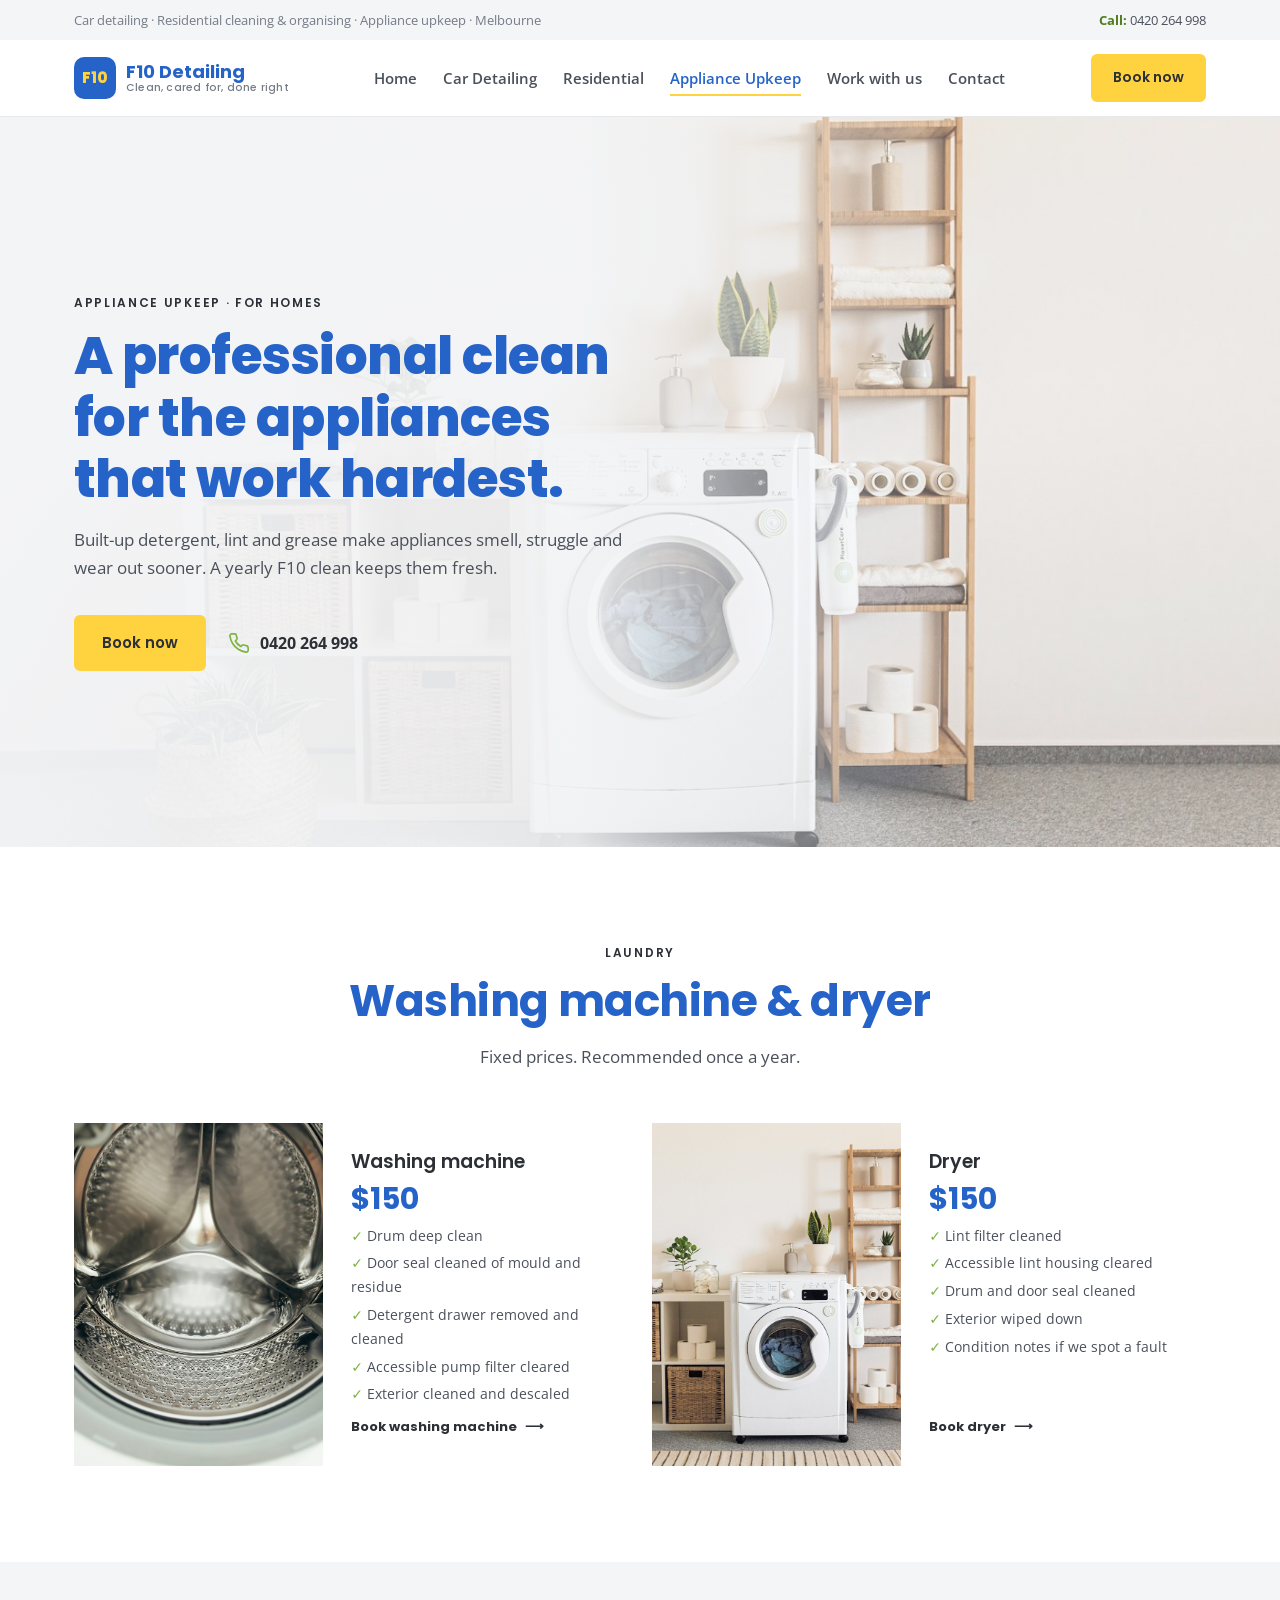
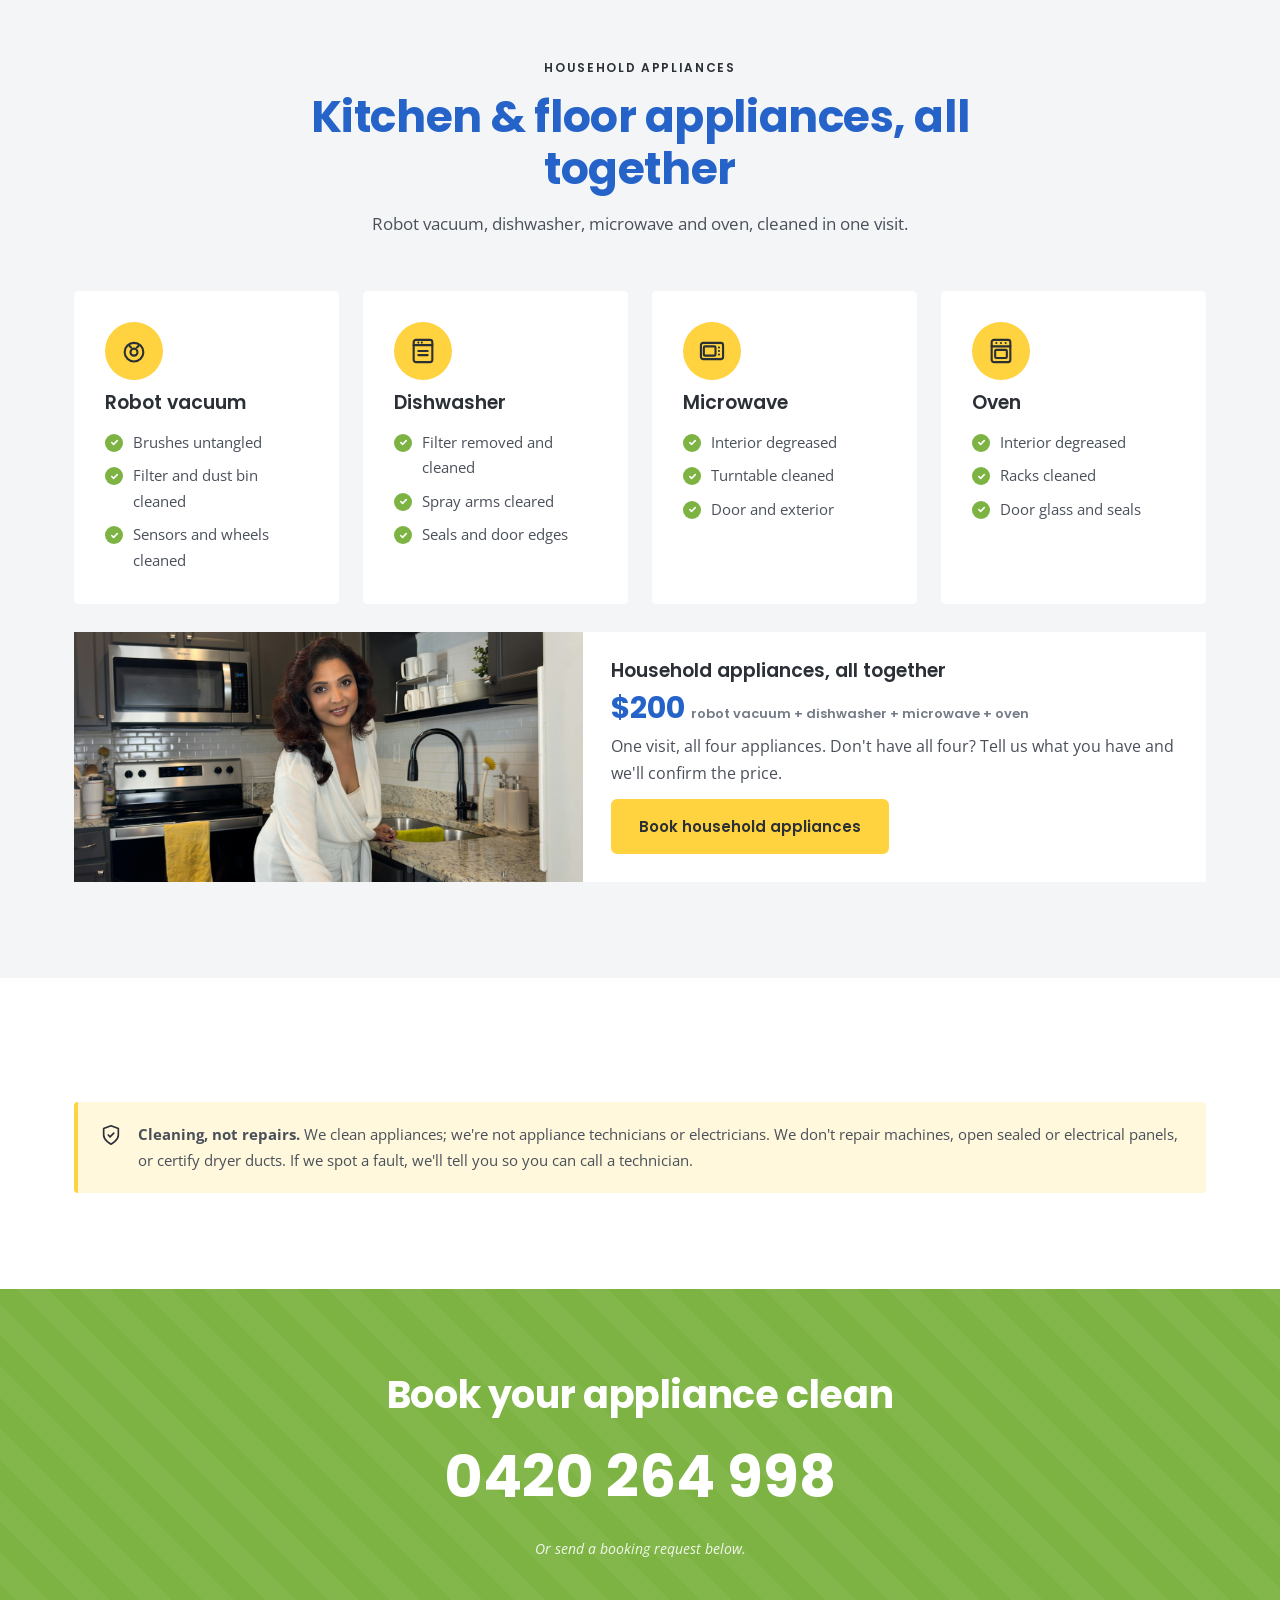
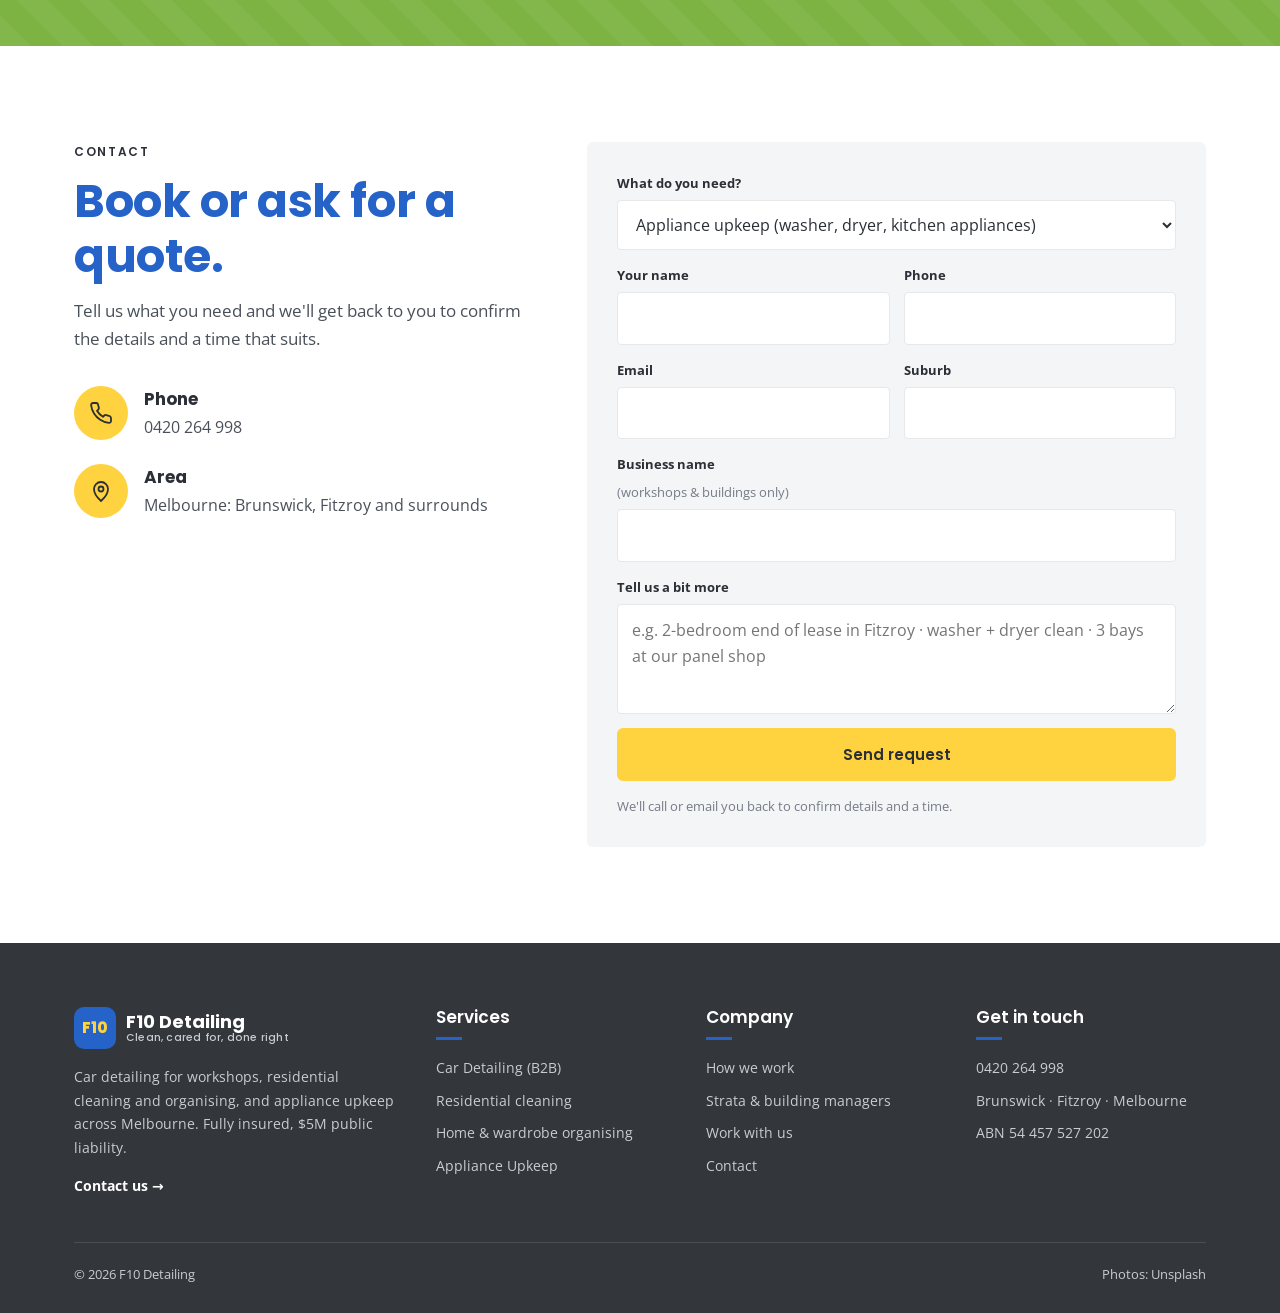
==== appliance-upkeep.html @ 57d79708 "Redesign around 3 services: Car Detailing (B2B), Residential, Appliance Upkeep Bright cleaning-compa" ====
<!DOCTYPE html>
<html lang="en-AU">
<head>
<meta charset="UTF-8">
<meta name="viewport" content="width=device-width, initial-scale=1">
<title>Appliance Upkeep | Washing machine, dryer, dishwasher, oven & robot vacuum cleaning | F10 Detailing</title>
<meta name="description" content="Professional appliance cleaning in Melbourne: washing machine $150, dryer $150, or robot vacuum, dishwasher, microwave and oven together for $200.">
<link rel="canonical" href="https://f10-detailing.com.au/appliance-upkeep.html">
<meta property="og:type" content="website">
<meta property="og:title" content="Appliance Upkeep | Washing machine, dryer, dishwasher, oven & robot vacuum cleaning | F10 Detailing">
<meta property="og:description" content="Professional appliance cleaning in Melbourne: washing machine $150, dryer $150, or robot vacuum, dishwasher, microwave and oven together for $200.">
<meta property="og:url" content="https://f10-detailing.com.au/appliance-upkeep.html">
<meta property="og:image" content="https://f10-detailing.com.au/img/hero-mop.jpg">
<meta name="theme-color" content="#2563c9">
<link rel="icon" href="favicon.svg" type="image/svg+xml">
<link rel="preconnect" href="https://fonts.googleapis.com">
<link rel="preconnect" href="https://fonts.gstatic.com" crossorigin>
<link href="https://fonts.googleapis.com/css2?family=Poppins:wght@500;600;700;800&family=Open+Sans:wght@400;600;700&display=swap" rel="stylesheet">
<link rel="stylesheet" href="style.css">
</head>
<body>
<a class="skip" href="#main">Skip to content</a>
<div class="topbar"><div class="wrap">
  <span>Car detailing · Residential cleaning &amp; organising · Appliance upkeep<span class="hide-sm"> · Melbourne</span></span>
  <a href="tel:+61420264998"><b>Call:</b> 0420 264 998</a>
</div></div>
<header class="site"><div class="wrap">
  <nav class="nav" aria-label="Main">
    <a class="brand" href="index.html" aria-label="F10 Detailing home"><span class="mark">F10</span><span class="brand-txt">F10 Detailing<small>Clean, cared for, done right</small></span></a>
    <ul>
      <li><a href="index.html">Home</a></li>
      <li><a href="car-detailing.html">Car Detailing</a></li>
      <li><a href="residential.html">Residential</a></li>
      <li><a href="appliance-upkeep.html" aria-current="page">Appliance Upkeep</a></li>
      <li><a href="work-with-us.html">Work with us</a></li>
      <li><a href="contact.html">Contact</a></li>
    </ul>
    <div class="nav-actions">
      <a class="btn" href="contact.html">Book now</a>
      <button class="nav-toggle" type="button" aria-label="Menu" aria-expanded="false"><svg viewBox="0 0 24 24" fill="none" stroke="currentColor" stroke-width="1.8" stroke-linecap="round" stroke-linejoin="round" aria-hidden="true"><path d="M4 7h16M4 12h16M4 17h16"/></svg></button>
    </div>
  </nav>
</div></header>
<main id="main">
<section class="page-hero" style="background-image:url('img/laundry-room.jpg');background-position:right center">
  <div class="wrap">
    <div class="copy">
      <div class="eyebrow">Appliance upkeep · for homes</div>
      <h1>A professional clean for the appliances that work hardest.</h1>
      <p class="lead">Built-up detergent, lint and grease make appliances smell, struggle and wear out sooner. A yearly F10 clean keeps them fresh.</p>
      <div class="hero-cta">
        <a class="btn" href="#quote">Book now</a>
        <a class="call-link" href="tel:+61420264998"><svg viewBox="0 0 24 24" fill="none" stroke="currentColor" stroke-width="1.8" stroke-linecap="round" stroke-linejoin="round" aria-hidden="true"><path d="M22 16.9v3a2 2 0 0 1-2.2 2 19.8 19.8 0 0 1-8.6-3.1 19.5 19.5 0 0 1-6-6A19.8 19.8 0 0 1 2.1 4.2 2 2 0 0 1 4.1 2h3a2 2 0 0 1 2 1.7c.1.9.4 1.8.7 2.7a2 2 0 0 1-.5 2.1L8 9.8a16 16 0 0 0 6 6l1.3-1.3a2 2 0 0 1 2.1-.4c.9.3 1.8.6 2.7.7a2 2 0 0 1 1.7 2z"/></svg>0420 264 998</a>
      </div>
    </div>
  </div>
</section>

<section id="laundry">
  <div class="wrap">
    <div class="sec-head center">
      <div class="kicker">Laundry</div>
      <h2>Washing machine &amp; dryer</h2>
      <p>Fixed prices. Recommended once a year.</p>
    </div>
    <div class="offers">
      <article class="offer">
        <div class="ph" style="background-image:url('img/washer-drum.jpg')" role="img" aria-label="Inside of a clean washing machine drum"></div>
        <div class="body">
          <h3>Washing machine</h3>
          <div class="price">$150</div>
          <ul>
            <li>Drum deep clean</li>
            <li>Door seal cleaned of mould and residue</li>
            <li>Detergent drawer removed and cleaned</li>
            <li>Accessible pump filter cleared</li>
            <li>Exterior cleaned and descaled</li>
          </ul>
          <a class="more" href="#quote" data-pick="appliance">Book washing machine</a>
        </div>
      </article>
      <article class="offer">
        <div class="ph" style="background-image:url('img/laundry-room.jpg')" role="img" aria-label="Laundry with front-loading machine"></div>
        <div class="body">
          <h3>Dryer</h3>
          <div class="price">$150</div>
          <ul>
            <li>Lint filter cleaned</li>
            <li>Accessible lint housing cleared</li>
            <li>Drum and door seal cleaned</li>
            <li>Exterior wiped down</li>
            <li>Condition notes if we spot a fault</li>
          </ul>
          <a class="more" href="#quote" data-pick="appliance">Book dryer</a>
        </div>
      </article>
    </div>
  </div>
</section>

<section class="alt" id="household">
  <div class="wrap">
    <div class="sec-head center">
      <div class="kicker">Household appliances</div>
      <h2>Kitchen &amp; floor appliances, all together</h2>
      <p>Robot vacuum, dishwasher, microwave and oven, cleaned in one visit.</p>
    </div>
    <div class="grid-4">
      <article class="card"><span class="ic"><svg viewBox="0 0 24 24" fill="none" stroke="currentColor" stroke-width="1.8" stroke-linecap="round" stroke-linejoin="round" aria-hidden="true"><circle cx="12" cy="13" r="8"/><circle cx="12" cy="13" r="3"/><path d="M8 7.5l1.5 1.5M16 7.5 14.5 9"/></svg></span><h3>Robot vacuum</h3><ul class="ticks"><li>Brushes untangled</li><li>Filter and dust bin cleaned</li><li>Sensors and wheels cleaned</li></ul></article>
      <article class="card"><span class="ic"><svg viewBox="0 0 24 24" fill="none" stroke="currentColor" stroke-width="1.8" stroke-linecap="round" stroke-linejoin="round" aria-hidden="true"><rect x="4" y="2.5" width="16" height="19" rx="2"/><path d="M4 7h16M8 4.8h.01M11 4.8h.01"/><path d="M8 12h8M8 15.5h8"/></svg></span><h3>Dishwasher</h3><ul class="ticks"><li>Filter removed and cleaned</li><li>Spray arms cleared</li><li>Seals and door edges</li></ul></article>
      <article class="card"><span class="ic"><svg viewBox="0 0 24 24" fill="none" stroke="currentColor" stroke-width="1.8" stroke-linecap="round" stroke-linejoin="round" aria-hidden="true"><rect x="2.5" y="5" width="19" height="14" rx="2"/><rect x="5" y="8" width="10" height="8" rx="1"/><path d="M18 9h.01M18 12h.01M18 15h.01"/></svg></span><h3>Microwave</h3><ul class="ticks"><li>Interior degreased</li><li>Turntable cleaned</li><li>Door and exterior</li></ul></article>
      <article class="card"><span class="ic"><svg viewBox="0 0 24 24" fill="none" stroke="currentColor" stroke-width="1.8" stroke-linecap="round" stroke-linejoin="round" aria-hidden="true"><rect x="4" y="2.5" width="16" height="19" rx="2"/><path d="M4 8h16M8 5.2h.01M12 5.2h.01M16 5.2h.01"/><rect x="7" y="11" width="10" height="7" rx="1"/></svg></span><h3>Oven</h3><ul class="ticks"><li>Interior degreased</li><li>Racks cleaned</li><li>Door glass and seals</li></ul></article>
    </div>
    <div class="offers" style="margin-top:28px">
      <article class="offer" style="grid-column:1 / -1">
        <div class="ph" style="background-image:url('img/dishwasher.jpg')" role="img" aria-label="Kitchen with dishwasher and oven"></div>
        <div class="body">
          <h3>Household appliances, all together</h3>
          <div class="price">$200 <small>robot vacuum + dishwasher + microwave + oven</small></div>
          <p>One visit, all four appliances. Don't have all four? Tell us what you have and we'll confirm the price.</p>
          <a class="btn" href="#quote" data-pick="appliance" style="align-self:flex-start;margin-top:auto">Book household appliances</a>
        </div>
      </article>
    </div>
  </div>
</section>

<section>
  <div class="wrap">
    <div class="callout">
      <svg viewBox="0 0 24 24" fill="none" stroke="currentColor" stroke-width="1.8" stroke-linecap="round" stroke-linejoin="round" aria-hidden="true"><path d="M12 22s8-4 8-10V5l-8-3-8 3v7c0 6 8 10 8 10z"/><path d="m9 12 2 2 4-4"/></svg>
      <span><b>Cleaning, not repairs.</b> We clean appliances; we're not appliance technicians or electricians. We don't repair machines, open sealed or electrical panels, or certify dryer ducts. If we spot a fault, we'll tell you so you can call a technician.</span>
    </div>
  </div>
</section>

<section class="band-green">
  <div class="wrap">
    <h2>Book your appliance clean</h2>
    <a class="big" href="tel:+61420264998">0420 264 998</a>
    <em>Or send a booking request below.</em>
  </div>
</section>


<section class="contact-sec" id="quote">
  <div class="wrap contact-grid">
    <div>
      <div class="kicker">Contact</div>
      <h2>Book or ask for a quote.</h2>
      <p class="sub">Tell us what you need and we'll get back to you to confirm the details and a time that suits.</p>
      <ul class="info-list">
        <li><span class="ic"><svg viewBox="0 0 24 24" fill="none" stroke="currentColor" stroke-width="1.8" stroke-linecap="round" stroke-linejoin="round" aria-hidden="true"><path d="M22 16.9v3a2 2 0 0 1-2.2 2 19.8 19.8 0 0 1-8.6-3.1 19.5 19.5 0 0 1-6-6A19.8 19.8 0 0 1 2.1 4.2 2 2 0 0 1 4.1 2h3a2 2 0 0 1 2 1.7c.1.9.4 1.8.7 2.7a2 2 0 0 1-.5 2.1L8 9.8a16 16 0 0 0 6 6l1.3-1.3a2 2 0 0 1 2.1-.4c.9.3 1.8.6 2.7.7a2 2 0 0 1 1.7 2z"/></svg></span><div><b>Phone</b><a href="tel:+61420264998">0420 264 998</a></div></li>
        <li><span class="ic"><svg viewBox="0 0 24 24" fill="none" stroke="currentColor" stroke-width="1.8" stroke-linecap="round" stroke-linejoin="round" aria-hidden="true"><path d="M12 22s7-6.2 7-12a7 7 0 1 0-14 0c0 5.8 7 12 7 12z"/><circle cx="12" cy="10" r="2.5"/></svg></span><div><b>Area</b><span>Melbourne: Brunswick, Fitzroy and surrounds</span></div></li>
      </ul>
    </div>
    <form class="form" data-enquiry>
      <label class="wide">What do you need?
        <select name="sector" required>
          <option data-key="residential">Residential cleaning or organising (my home)</option>
          <option selected data-key="appliance">Appliance upkeep (washer, dryer, kitchen appliances)</option>
          <option data-key="workshop">Car detailing for my workshop / panel shop</option>
          <option data-key="building">A building, strata or property portfolio</option>
          <option data-key="other">Something else</option>
        </select>
      </label>
      <label>Your name<input name="name" autocomplete="name" required></label>
      <label>Phone<input name="phone" type="tel" autocomplete="tel" required></label>
      <label>Email<input name="email" type="email" autocomplete="email"></label>
      <label>Suburb<input name="suburb" autocomplete="address-level2"></label>
      <label class="wide">Business name <span class="opt">(workshops &amp; buildings only)</span><input name="business" autocomplete="organization"></label>
      <label class="wide">Tell us a bit more<textarea name="message" placeholder="e.g. 2-bedroom end of lease in Fitzroy · washer + dryer clean · 3 bays at our panel shop"></textarea></label>
      <div class="hp" aria-hidden="true"><label>Leave blank<input name="botcheck" tabindex="-1" autocomplete="off"></label></div>
      <button class="btn wide" type="submit">Send request</button>
      <p class="form-status wide" role="status" aria-live="polite"></p>
      <p class="small wide">We'll call or email you back to confirm details and a time.</p>
    </form>
  </div>
</section>
</main>
<footer class="site"><div class="wrap">
  <div class="foot">
    <div>
      <a class="brand" href="index.html"><span class="mark">F10</span><span class="brand-txt">F10 Detailing<small>Clean, cared for, done right</small></span></a>
      <p>Car detailing for workshops, residential cleaning and organising, and appliance upkeep across Melbourne. Fully insured, $5M public liability.</p>
      <a class="foot-cta" href="contact.html">Contact us →</a>
    </div>
    <div>
      <h4>Services</h4>
      <ul>
        <li><a href="car-detailing.html">Car Detailing (B2B)</a></li>
        <li><a href="residential.html">Residential cleaning</a></li>
        <li><a href="residential.html#organising">Home &amp; wardrobe organising</a></li>
        <li><a href="appliance-upkeep.html">Appliance Upkeep</a></li>
      </ul>
    </div>
    <div>
      <h4>Company</h4>
      <ul>
        <li><a href="how-we-work.html">How we work</a></li>
        <li><a href="buildings.html">Strata &amp; building managers</a></li>
        <li><a href="work-with-us.html">Work with us</a></li>
        <li><a href="contact.html">Contact</a></li>
      </ul>
    </div>
    <div>
      <h4>Get in touch</h4>
      <ul>
        <li><a href="tel:+61420264998">0420 264 998</a></li>
        <li>Brunswick · Fitzroy · Melbourne</li>
        <li>ABN 54 457 527 202</li>
      </ul>
    </div>
  </div>
  <div class="foot-base"><span>© 2026 F10 Detailing</span><span>Photos: Unsplash</span></div>
</div></footer>
<script src="site.js" defer></script>
</body>
</html>
---- style.css ----
/* F10 Detailing — site styles (bright cleaning-company look) */
:root{
  --blue:#2563c9;
  --blue-2:#1d4fa3;
  --yellow:#ffd23f;
  --green:#7cb342;
  --green-ink:#4f7d1f;
  --ink:#2b2f36;
  --ink-2:#4a505a;
  --muted:#757c87;
  --paper:#f4f5f7;
  --white:#ffffff;
  --line:#e6e8ec;
  --dark:#33363b;
  --dark-2:#3d4046;
  --dark-line:#4a4e55;
  --on-dark:#ffffff;
  --on-dark-dim:#c9ccd2;
  /* aliases used by booking/jobs pages */
  --accent:var(--yellow);
  --accent-ink:var(--blue);
  --teal:var(--green-ink);
  --radius:8px;
  --radius-sm:6px;
  --shadow:0 10px 30px rgba(31,45,61,.08);
  --wrap:1180px;
}
*{box-sizing:border-box;margin:0;padding:0;}
html{scroll-behavior:smooth;-webkit-text-size-adjust:100%;scroll-padding-top:90px;}
body{background:var(--white);color:var(--ink-2);font-family:'Open Sans',system-ui,-apple-system,'Segoe UI',sans-serif;font-size:16px;line-height:1.7;-webkit-font-smoothing:antialiased;}
h1,h2,h3,h4{font-family:'Poppins',system-ui,sans-serif;color:var(--ink);line-height:1.18;font-weight:600;}
h1,h2{color:var(--blue);font-weight:700;letter-spacing:-.01em;}
a{color:inherit;}
img,svg{display:block;max-width:100%;}
.wrap{max-width:var(--wrap);margin:0 auto;padding:0 24px;}
:focus-visible{outline:3px solid var(--yellow);outline-offset:3px;border-radius:4px;}
.skip{position:absolute;left:-9999px;top:8px;background:var(--yellow);color:var(--ink);padding:10px 14px;border-radius:6px;z-index:100;font-weight:700;}
.skip:focus{left:8px;}
.sr{position:absolute;width:1px;height:1px;overflow:hidden;clip:rect(0 0 0 0);white-space:nowrap;}

/* ---------- buttons ---------- */
.btn{display:inline-flex;align-items:center;justify-content:center;gap:8px;background:var(--yellow);color:var(--ink);text-decoration:none;font-family:'Poppins',sans-serif;font-weight:600;font-size:15px;padding:13px 26px;border-radius:6px;border:2px solid var(--yellow);cursor:pointer;transition:transform .15s, box-shadow .15s, background .15s;}
.btn:hover{transform:translateY(-1px);box-shadow:0 8px 18px rgba(255,210,63,.45);}
.btn.secondary{background:transparent;border-color:currentColor;}
.btn.secondary:hover{box-shadow:none;background:rgba(0,0,0,.04);}
.btn.blue{background:var(--blue);border-color:var(--blue);color:#fff;}
.btn[disabled]{opacity:.5;cursor:not-allowed;transform:none;box-shadow:none;}
.call-link{display:inline-flex;align-items:center;gap:10px;font-weight:700;color:var(--ink);text-decoration:none;}
.call-link svg{width:22px;height:22px;color:var(--green);}
.more{display:inline-flex;align-items:center;gap:8px;font-size:13px;font-weight:700;color:var(--ink);text-decoration:none;font-family:'Poppins',sans-serif;}
.more::after{content:"⟶";transition:transform .15s;}
.more:hover::after{transform:translateX(4px);}
.link-arrow{font-weight:700;text-decoration:none;color:var(--blue);}

/* ---------- header ---------- */
.topbar{background:var(--paper);font-size:13px;color:var(--muted);}
.topbar .wrap{display:flex;justify-content:space-between;gap:16px;padding-top:9px;padding-bottom:9px;}
.topbar a{text-decoration:none;color:var(--ink-2);}
.topbar b{color:var(--green-ink);}
header.site{position:sticky;top:0;z-index:50;background:rgba(255,255,255,.96);backdrop-filter:blur(8px);border-bottom:1px solid var(--line);}
.nav{display:flex;align-items:center;justify-content:space-between;gap:20px;min-height:76px;}
.brand{display:flex;align-items:center;gap:10px;text-decoration:none;}
.brand .mark{width:42px;height:42px;border-radius:10px;background:var(--blue);color:var(--yellow);display:grid;place-items:center;font-family:'Poppins',sans-serif;font-weight:800;font-size:15px;}
.brand-txt{font-family:'Poppins',sans-serif;font-weight:700;font-size:18px;color:var(--blue);line-height:1.1;}
.brand-txt small{display:block;font-size:10.5px;font-weight:500;color:var(--muted);letter-spacing:.02em;}
.nav ul{display:flex;gap:26px;list-style:none;align-items:center;}
.nav ul a{text-decoration:none;font-size:14.5px;font-weight:600;color:var(--ink-2);padding:6px 0;border-bottom:2px solid transparent;}
.nav ul a:hover{color:var(--blue);}
.nav ul a[aria-current="page"]{color:var(--blue);border-bottom-color:var(--yellow);}
.nav-actions{display:flex;align-items:center;gap:10px;}
.nav-actions .btn{padding:10px 20px;font-size:14px;}
.nav-toggle{display:none;width:44px;height:44px;border-radius:8px;border:1px solid var(--line);background:#fff;cursor:pointer;align-items:center;justify-content:center;color:var(--ink);}
.nav-toggle svg{width:22px;height:22px;}

/* ---------- photo hero ---------- */
.hero-photo{position:relative;min-height:600px;display:flex;align-items:center;background:#eef2f7 center/cover no-repeat;}
.hero-photo::before{content:"";position:absolute;inset:0;background:linear-gradient(90deg,rgba(255,255,255,.95) 0%,rgba(255,255,255,.85) 30%,rgba(255,255,255,.35) 50%,rgba(255,255,255,0) 66%);}
.hero-photo .wrap{position:relative;width:100%;}
.hero-photo .copy{max-width:540px;padding:80px 0;}
.hero-photo h1{font-size:clamp(38px,5.2vw,62px);font-weight:800;}
.hero-photo .lead{margin-top:20px;font-size:17px;color:var(--ink-2);}
.hero-cta{display:flex;align-items:center;gap:22px;flex-wrap:wrap;margin-top:32px;}
.page-hero{background:var(--paper) center/cover no-repeat;position:relative;}
.page-hero::before{content:"";position:absolute;inset:0;background:linear-gradient(90deg,rgba(244,245,247,.97) 0%,rgba(244,245,247,.92) 45%,rgba(244,245,247,.2) 75%);}
.page-hero .wrap{position:relative;padding-top:80px;padding-bottom:80px;}
.page-hero .copy{max-width:560px;}
.page-hero h1{font-size:clamp(34px,4.6vw,52px);font-weight:800;}
.page-hero .lead{margin-top:16px;font-size:17px;}
.tag-b2b{display:inline-block;margin-top:18px;font-size:12px;font-weight:700;letter-spacing:.08em;text-transform:uppercase;padding:6px 12px;border-radius:999px;background:#fff;border:1px solid var(--line);color:var(--ink);}
.tag-b2b b{color:var(--blue);}

/* ---------- section shell ---------- */
section{padding:96px 0;}
section.alt,.alt{background:var(--paper);}
.kicker,.eyebrow{font-family:'Poppins',sans-serif;font-size:12px;font-weight:600;letter-spacing:.14em;text-transform:uppercase;color:var(--ink);margin-bottom:12px;}
.eyebrow{display:block;}
.sec-head{max-width:720px;margin-bottom:52px;}
.sec-head.center{margin-left:auto;margin-right:auto;text-align:center;}
.sec-head h2{font-size:clamp(30px,3.8vw,44px);}
.sec-head p{margin-top:16px;font-size:16.5px;}

/* ---------- service cards ---------- */
.svc-cards{display:grid;grid-template-columns:repeat(3,1fr);gap:24px;}
.svc-card{background:#fff;border:1px solid var(--line);border-radius:4px;overflow:hidden;display:flex;flex-direction:column;transition:box-shadow .2s, transform .2s;}
.svc-card:hover{box-shadow:var(--shadow);transform:translateY(-3px);}
.svc-card .ph{aspect-ratio:16/10;background:#ddd center/cover no-repeat;}
.svc-card .body{padding:26px 26px 28px;display:flex;flex-direction:column;gap:10px;flex:1;position:relative;}
.ic-y{width:58px;height:58px;border-radius:50%;background:var(--yellow);display:grid;place-items:center;color:var(--ink);flex:none;}
.ic-y svg{width:28px;height:28px;}
.svc-card .ic-y{margin-top:-55px;border:4px solid #fff;width:66px;height:66px;}
.svc-card h3{font-size:21px;}
.from{font-weight:700;font-size:14px;color:var(--green-ink);}
.from b{font-size:16px;}
.badge{display:inline-block;align-self:flex-start;font-size:11px;font-weight:700;letter-spacing:.08em;text-transform:uppercase;padding:3px 10px;border-radius:999px;background:var(--paper);color:var(--blue);}
.svc-card p{font-size:15px;}
.svc-card .more{margin-top:auto;padding-top:8px;}

/* ---------- split about ---------- */
.split{display:grid;grid-template-columns:1fr 1fr;padding:0;background:var(--paper);}
.split .ph{min-height:520px;background:#ddd center/cover no-repeat;}
.split .txt{padding:80px 64px;align-self:center;max-width:620px;}
.split .txt h2{font-size:clamp(30px,3.6vw,42px);margin-bottom:18px;}
.split .txt p{margin-bottom:14px;}
.split.flip .ph{order:2;}
.checks{list-style:none;display:flex;flex-wrap:wrap;gap:12px 26px;margin:20px 0;}
.checks li{display:flex;align-items:center;gap:8px;font-weight:700;font-size:14px;color:var(--ink);}
.checks li::before{content:"";width:20px;height:20px;border-radius:50%;flex:none;background:var(--green) url("data:image/svg+xml,%3Csvg xmlns='http://www.w3.org/2000/svg' viewBox='0 0 24 24' fill='none' stroke='white' stroke-width='3.5' stroke-linecap='round' stroke-linejoin='round'%3E%3Cpath d='M6 12l4 4 8-8'/%3E%3C/svg%3E") center/12px no-repeat;}

/* ---------- blue steps band ---------- */
.band-blue{background:var(--blue);color:#fff;}
.band-blue h2,.band-blue h3{color:#fff;}
.band-blue .kicker{color:#fff;}
.band-blue .sec-head p{color:rgba(255,255,255,.85);}
.step4{display:grid;grid-template-columns:repeat(4,1fr);gap:32px;counter-reset:s;list-style:none;}
.step4 li{counter-increment:s;}
.step4 h3{font-size:18px;}
.step4 h3::before{content:counter(s) ". ";}
.step4 hr{border:0;height:2px;width:36px;background:rgba(255,255,255,.4);margin:18px 0;}
.step4 p{font-size:14.5px;color:rgba(255,255,255,.85);}

/* ---------- checklist ---------- */
.checklist{display:grid;grid-template-columns:.9fr 2fr;gap:24px;align-items:stretch;}
.checklist .ph{background:#ddd center/cover no-repeat;min-height:380px;border-radius:2px;}
.cl-grid{display:grid;grid-template-columns:1fr 1fr;gap:24px;}
.cl{border:1px solid var(--line);padding:30px;background:#fff;position:relative;overflow:hidden;}
.cl h3{font-size:18px;}
.cl h3::after{content:"";display:block;width:34px;height:2px;background:var(--green);margin:14px 0 16px;}
.cl p{font-size:14.5px;}
.cl .bg-ic{position:absolute;top:10px;right:10px;width:70px;height:70px;color:#eef0f3;}
.cl .bg-ic svg{width:70px;height:70px;}

/* ---------- features (yellow icon list) ---------- */
.feat{display:grid;grid-template-columns:1fr 1fr;gap:56px;align-items:center;}
.feat-list{list-style:none;display:grid;gap:26px;margin-top:28px;}
.feat-list li{display:flex;gap:18px;align-items:flex-start;}
.feat-list h3{font-size:17px;margin-bottom:4px;}
.feat-list p{font-size:14.5px;}
.mosaic{display:grid;grid-template-columns:2fr 1fr;grid-template-rows:180px 180px 220px;gap:12px;}
.mosaic div{background:#ddd center/cover no-repeat;border-radius:2px;}
.mosaic .a{grid-row:1 / span 2;}
.mosaic .d{grid-column:1 / -1;}

/* ---------- green CTA band ---------- */
.band-green{background:var(--green);color:#fff;text-align:center;padding:84px 0;background-image:repeating-linear-gradient(45deg,rgba(255,255,255,.05) 0 22px,transparent 22px 44px);}
.band-green h2{color:#fff;font-size:clamp(26px,3.4vw,38px);}
.band-green .big{display:block;font-family:'Poppins',sans-serif;font-weight:700;font-size:clamp(34px,5vw,58px);color:#fff;text-decoration:none;margin:10px 0 8px;}
.band-green em{font-size:14px;opacity:.9;}

/* ---------- price / offer cards ---------- */
.offers{display:grid;grid-template-columns:1fr 1fr;gap:24px;}
.offer{display:grid;grid-template-columns:.9fr 1.1fr;background:#fff;min-height:250px;}
.offer .ph{background:#ddd center/cover no-repeat;}
.offer .body{padding:28px;display:flex;flex-direction:column;gap:10px;}
.offer h3{font-size:19px;}
.offer .price{font-family:'Poppins',sans-serif;font-weight:700;font-size:30px;color:var(--blue);line-height:1;}
.offer .price small{font-size:13px;font-weight:600;color:var(--muted);}
.offer ul{list-style:none;font-size:14px;display:grid;gap:4px;}
.offer li::before{content:"✓ ";color:var(--green);font-weight:700;}
.offer .more{margin-top:auto;}

/* ---------- generic cards / grids (used by inner pages) ---------- */
.grid-2{display:grid;grid-template-columns:repeat(2,1fr);gap:24px;}
.grid-3{display:grid;grid-template-columns:repeat(3,1fr);gap:24px;}
.grid-4{display:grid;grid-template-columns:repeat(4,1fr);gap:24px;}
.card{background:#fff;border:1px solid var(--line);border-radius:4px;padding:30px;display:flex;flex-direction:column;gap:12px;}
.alt .card{border-color:#fff;}
.card h3{font-size:19px;}
.card p{font-size:15px;}
.card .ic{width:58px;height:58px;border-radius:50%;background:var(--yellow);color:var(--ink);display:grid;place-items:center;}
.card .ic svg{width:28px;height:28px;}
.card .foot{margin-top:auto;padding-top:14px;border-top:1px solid var(--line);font-size:14px;color:var(--muted);}
.card .foot b{color:var(--ink);}
.ticks{list-style:none;display:grid;gap:8px;margin-top:4px;}
.ticks li{position:relative;padding-left:28px;font-size:15px;}
.ticks li::before{content:"";position:absolute;left:0;top:4px;width:18px;height:18px;border-radius:50%;background:var(--green) url("data:image/svg+xml,%3Csvg xmlns='http://www.w3.org/2000/svg' viewBox='0 0 24 24' fill='none' stroke='white' stroke-width='3.5' stroke-linecap='round' stroke-linejoin='round'%3E%3Cpath d='M6 12l4 4 8-8'/%3E%3C/svg%3E") center/11px no-repeat;}
.callout{display:flex;gap:16px;align-items:flex-start;margin-top:28px;padding:20px 22px;border-radius:4px;background:#fff8dc;border-left:4px solid var(--yellow);font-size:15px;}
.callout svg{width:22px;height:22px;flex:none;margin-top:2px;color:var(--ink);}
.fine{font-size:14px;color:var(--muted);margin-top:22px;}
.chips{display:flex;flex-wrap:wrap;gap:10px;margin-top:24px;}
.chip{font-size:13.5px;font-weight:600;padding:8px 14px;border-radius:999px;background:#fff;border:1px solid var(--line);color:var(--ink-2);}

/* legacy blocks kept for inner pages */
.hero{padding:88px 0;background:var(--paper);}
.hero-grid{display:grid;grid-template-columns:1.1fr .9fr;gap:56px;align-items:center;}
.hero h1{font-size:clamp(34px,4.6vw,54px);font-weight:800;}
.hero h1 em{font-style:normal;color:var(--ink);}
.hero .lead{margin-top:18px;font-size:17px;max-width:560px;}
.panel{background:#fff;border-radius:6px;padding:26px;box-shadow:var(--shadow);border-top:4px solid var(--yellow);}
.panel-head{display:flex;justify-content:space-between;font-size:12px;font-weight:700;letter-spacing:.1em;text-transform:uppercase;color:var(--muted);margin-bottom:14px;}
.row{display:flex;justify-content:space-between;align-items:center;gap:14px;padding:14px 0;border-top:1px solid var(--line);}
.row .t{font-weight:700;color:var(--ink);font-size:15px;}
.row .s{font-size:13px;color:var(--muted);}
.row .v{font-family:'Poppins',sans-serif;font-weight:700;color:var(--green-ink);white-space:nowrap;}
.row .grow{flex:1;min-width:0;}
.panel-foot{display:flex;justify-content:space-between;align-items:baseline;border-top:1px solid var(--line);padding-top:14px;font-size:13px;color:var(--muted);}
.panel-foot b{font-family:'Poppins',sans-serif;font-size:26px;color:var(--blue);}
.dark{background:var(--blue);color:#fff;}
.dark h2,.dark h3,.dark .kicker{color:#fff;}
.dark .sec-head p{color:rgba(255,255,255,.85);}
.steps{list-style:none;display:grid;grid-template-columns:repeat(4,1fr);gap:28px;counter-reset:s;}
.steps li{counter-increment:s;}
.steps h3{font-size:18px;}
.steps h3::before{content:counter(s) ". ";}
.steps p{font-size:14.5px;margin-top:10px;}
.dark .steps p{color:rgba(255,255,255,.85);}
.stats{display:grid;grid-template-columns:repeat(4,1fr);gap:24px;text-align:center;}
.stat b{display:block;font-family:'Poppins',sans-serif;font-size:36px;color:#fff;}
.stat b::after{content:"";display:block;width:28px;height:3px;background:var(--yellow);margin:10px auto;}
.stat span{font-size:14px;color:rgba(255,255,255,.85);}
.model.feature,.price.hi{border:2px solid var(--yellow);}
.model{position:relative;}
.model .badge{position:absolute;top:-13px;right:22px;background:var(--yellow);color:var(--ink);}
.model .label{font-size:12px;font-weight:700;letter-spacing:.1em;text-transform:uppercase;color:var(--blue);}
.model .big{display:flex;align-items:baseline;justify-content:space-between;gap:16px;}
.model .big b{font-family:'Poppins',sans-serif;font-size:34px;color:var(--blue);line-height:1;}
.model .big span{font-size:13.5px;text-align:right;max-width:180px;}
.price .amt{font-family:'Poppins',sans-serif;font-weight:700;font-size:30px;color:var(--blue);}
.price .amt small{font-size:13px;color:var(--muted);}
.case{display:grid;grid-template-columns:.95fr 1.05fr;gap:56px;align-items:center;}
.case-card{background:#fff;border-radius:6px;padding:32px;box-shadow:var(--shadow);border-top:4px solid var(--yellow);}
.case-card .where{font-size:12px;font-weight:700;letter-spacing:.1em;text-transform:uppercase;color:var(--green-ink);}
.case-card h3{font-size:24px;margin:6px 0 16px;}
.kv{display:flex;justify-content:space-between;gap:16px;padding:12px 0;border-top:1px solid var(--line);font-size:15px;}
.kv b{color:var(--ink);text-align:right;}
blockquote{font-family:'Poppins',sans-serif;font-weight:600;font-size:clamp(20px,2.4vw,26px);color:var(--ink);line-height:1.35;border-left:4px solid var(--yellow);padding-left:20px;margin-bottom:20px;}
.case p{margin-bottom:14px;}
.faq{max-width:820px;}
.faq details{border-bottom:1px solid var(--line);}
.faq summary{cursor:pointer;list-style:none;padding:20px 40px 20px 0;font-family:'Poppins',sans-serif;font-weight:600;color:var(--ink);font-size:17px;position:relative;}
.faq summary::-webkit-details-marker{display:none;}
.faq summary::after{content:"+";position:absolute;right:6px;top:50%;transform:translateY(-50%);font-size:24px;color:var(--blue);}
.faq details[open] summary::after{content:"–";}
.faq details p{padding:0 0 20px;}

/* ---------- contact ---------- */
.contact-sec,.contact{background:#fff;}
.contact{background:var(--paper);}
.contact-grid{display:grid;grid-template-columns:.85fr 1.15fr;gap:56px;align-items:start;}
.contact-sec h2,.contact h2{font-size:clamp(32px,4vw,46px);}
.sub{margin-top:14px;font-size:16.5px;}
.info-list{list-style:none;display:grid;gap:22px;margin-top:32px;}
.info-list li{display:flex;gap:16px;align-items:center;}
.info-list .ic{width:54px;height:54px;border-radius:50%;background:var(--yellow);display:grid;place-items:center;color:var(--ink);flex:none;}
.info-list .ic svg{width:24px;height:24px;}
.info-list b{display:block;font-family:'Poppins',sans-serif;color:var(--ink);font-size:17px;}
.info-list a{text-decoration:none;}
.contact-list{list-style:none;margin-top:24px;}
.contact-list li{display:flex;gap:12px;align-items:center;}
.contact-list svg{width:20px;height:20px;color:var(--green);}
.contact-list a{font-weight:700;text-decoration:none;font-size:19px;color:var(--ink);}
.form{background:var(--paper);border-radius:6px;padding:30px;display:grid;grid-template-columns:1fr 1fr;gap:14px;}
.contact .form{background:#fff;box-shadow:var(--shadow);}
.form .wide{grid-column:1 / -1;}
.form label{display:flex;flex-direction:column;gap:6px;font-size:13px;font-weight:700;color:var(--ink);}
.form .opt{font-weight:400;color:var(--muted);}
.form input,.form select,.form textarea{font:inherit;font-size:15.5px;font-weight:400;color:var(--ink);background:#fff;border:1px solid var(--line);border-radius:4px;padding:12px 14px;width:100%;}
.form textarea{min-height:110px;resize:vertical;}
.form input:focus,.form select:focus,.form textarea:focus{outline:none;border-color:var(--blue);box-shadow:0 0 0 3px rgba(37,99,201,.15);}
.form .btn{width:100%;}
.form-status{font-size:14px;}
.form-status:empty{display:none;}
.form-status a{color:var(--blue);font-weight:700;}
.small{font-size:13px;color:var(--muted);}
.hp{position:absolute;left:-9999px;width:1px;height:1px;overflow:hidden;}

/* jobs / work with us */
.job .job-loc{font-size:12px;font-weight:700;letter-spacing:.08em;text-transform:uppercase;color:var(--green-ink);}
.job .btn{margin-top:auto;align-self:flex-start;}
.avail{border:1px solid var(--line);border-radius:4px;padding:14px 14px 10px;background:#fff;}
.avail legend{font-size:13px;font-weight:700;color:var(--ink);padding:0 6px;}
.avail legend span{display:block;font-weight:400;color:var(--muted);margin-top:2px;}
.avail table{width:100%;border-collapse:collapse;margin-top:8px;}
.avail th{font-size:13px;font-weight:700;color:var(--ink);padding:6px 4px;text-align:center;}
.avail th small{display:block;font-weight:500;color:var(--muted);font-size:11px;}
.avail tbody th{text-align:left;width:56px;}
.avail td{text-align:center;padding:3px;}
.avail .tick{display:flex;justify-content:center;align-items:center;height:40px;border-radius:6px;background:var(--paper);border:1px solid var(--line);cursor:pointer;}
.avail .tick:has(input:checked){background:#eef7e4;border-color:var(--green);}
.avail .tick input{width:20px;height:20px;accent-color:var(--green-ink);cursor:pointer;}
.avail-err{color:#c62828;font-size:13px;font-weight:600;}
.avail-err:empty{display:none;}

/* terms */
.terms-body{max-width:800px;}
.terms-body h2{font-size:22px;margin:36px 0 12px;color:var(--ink);}
.terms-body h2:first-child{margin-top:0;}
.terms-body ul{padding-left:20px;display:grid;gap:10px;}
.terms-body a{color:var(--blue);font-weight:600;}

/* ---------- footer ---------- */
footer.site{background:var(--dark);color:var(--on-dark-dim);padding:64px 0 28px;font-size:14px;}
.foot{display:grid;grid-template-columns:1.4fr 1fr 1fr 1fr;gap:40px;}
.foot .brand-txt{color:#fff;}
.foot .brand-txt small{color:var(--on-dark-dim);}
.foot .brand{margin-bottom:16px;}
.foot h4{color:#fff;font-size:17px;margin-bottom:6px;}
.foot h4::after{content:"";display:block;width:26px;height:3px;background:var(--blue);margin:10px 0 16px;}
.foot ul{list-style:none;display:grid;gap:9px;}
.foot a{color:var(--on-dark-dim);text-decoration:none;}
.foot a:hover{color:var(--yellow);}
.foot-cta{display:inline-block;margin-top:14px;color:#fff!important;font-weight:700;}
.foot-base{border-top:1px solid var(--dark-line);margin-top:44px;padding-top:20px;display:flex;justify-content:space-between;gap:16px;flex-wrap:wrap;font-size:13px;}

/* ---------- responsive ---------- */
@media (max-width:1080px){
  .nav ul{gap:18px;}
  .nav ul a{font-size:13.5px;}
  .step4,.steps,.grid-4,.stats{grid-template-columns:repeat(2,1fr);}
  .foot{grid-template-columns:1fr 1fr;}
}
@media (max-width:960px){
  .nav-toggle{display:inline-flex;}
  .nav{flex-wrap:wrap;}
  .nav ul{display:none;order:3;width:100%;flex-direction:column;align-items:stretch;gap:0;padding:6px 0 14px;}
  .nav.open ul{display:flex;}
  .nav ul a{display:block;padding:13px 0;font-size:16px;border-bottom:1px solid var(--line);}
  .nav ul a[aria-current="page"]{border-bottom-color:var(--line);}
  .svc-cards,.offers{grid-template-columns:1fr;}
  .svc-cards{max-width:560px;margin:0 auto;}
  .split,.feat,.checklist,.hero-grid,.case,.contact-grid,.grid-2,.grid-3{grid-template-columns:1fr;}
  .split .ph{min-height:320px;}
  .split.flip .ph{order:0;}
  .split .txt{padding:56px 24px;}
}
@media (max-width:720px){
  body{font-size:15.5px;}
  .wrap{padding:0 16px;}
  .topbar .hide-sm{display:none;}
  .topbar .wrap>span{display:none;}
  .topbar .wrap{justify-content:center;}
  .nav-actions .btn{display:none;}
  section{padding:64px 0;}
  .hero-photo{min-height:auto;background-position:70% center;}
  .hero-photo::before{background:linear-gradient(180deg,rgba(255,255,255,.95) 0%,rgba(255,255,255,.88) 60%,rgba(255,255,255,.7) 100%);}
  .hero-photo .copy{padding:56px 0;}
  .page-hero::before{background:rgba(244,245,247,.92);}
  .page-hero .wrap{padding-top:56px;padding-bottom:56px;}
  .step4,.steps,.grid-4,.stats,.cl-grid{grid-template-columns:1fr;}
  .offer{grid-template-columns:1fr;}
  .offer .ph{min-height:200px;}
  .mosaic{grid-template-rows:140px 140px 170px;}
  .form{grid-template-columns:1fr;padding:22px;}
  .foot{grid-template-columns:1fr;}
  .hero-cta .btn{width:100%;}
  .model .big{flex-direction:column;align-items:flex-start;}
}
@media (prefers-reduced-motion:reduce){*{transition:none!important;scroll-behavior:auto!important;}}
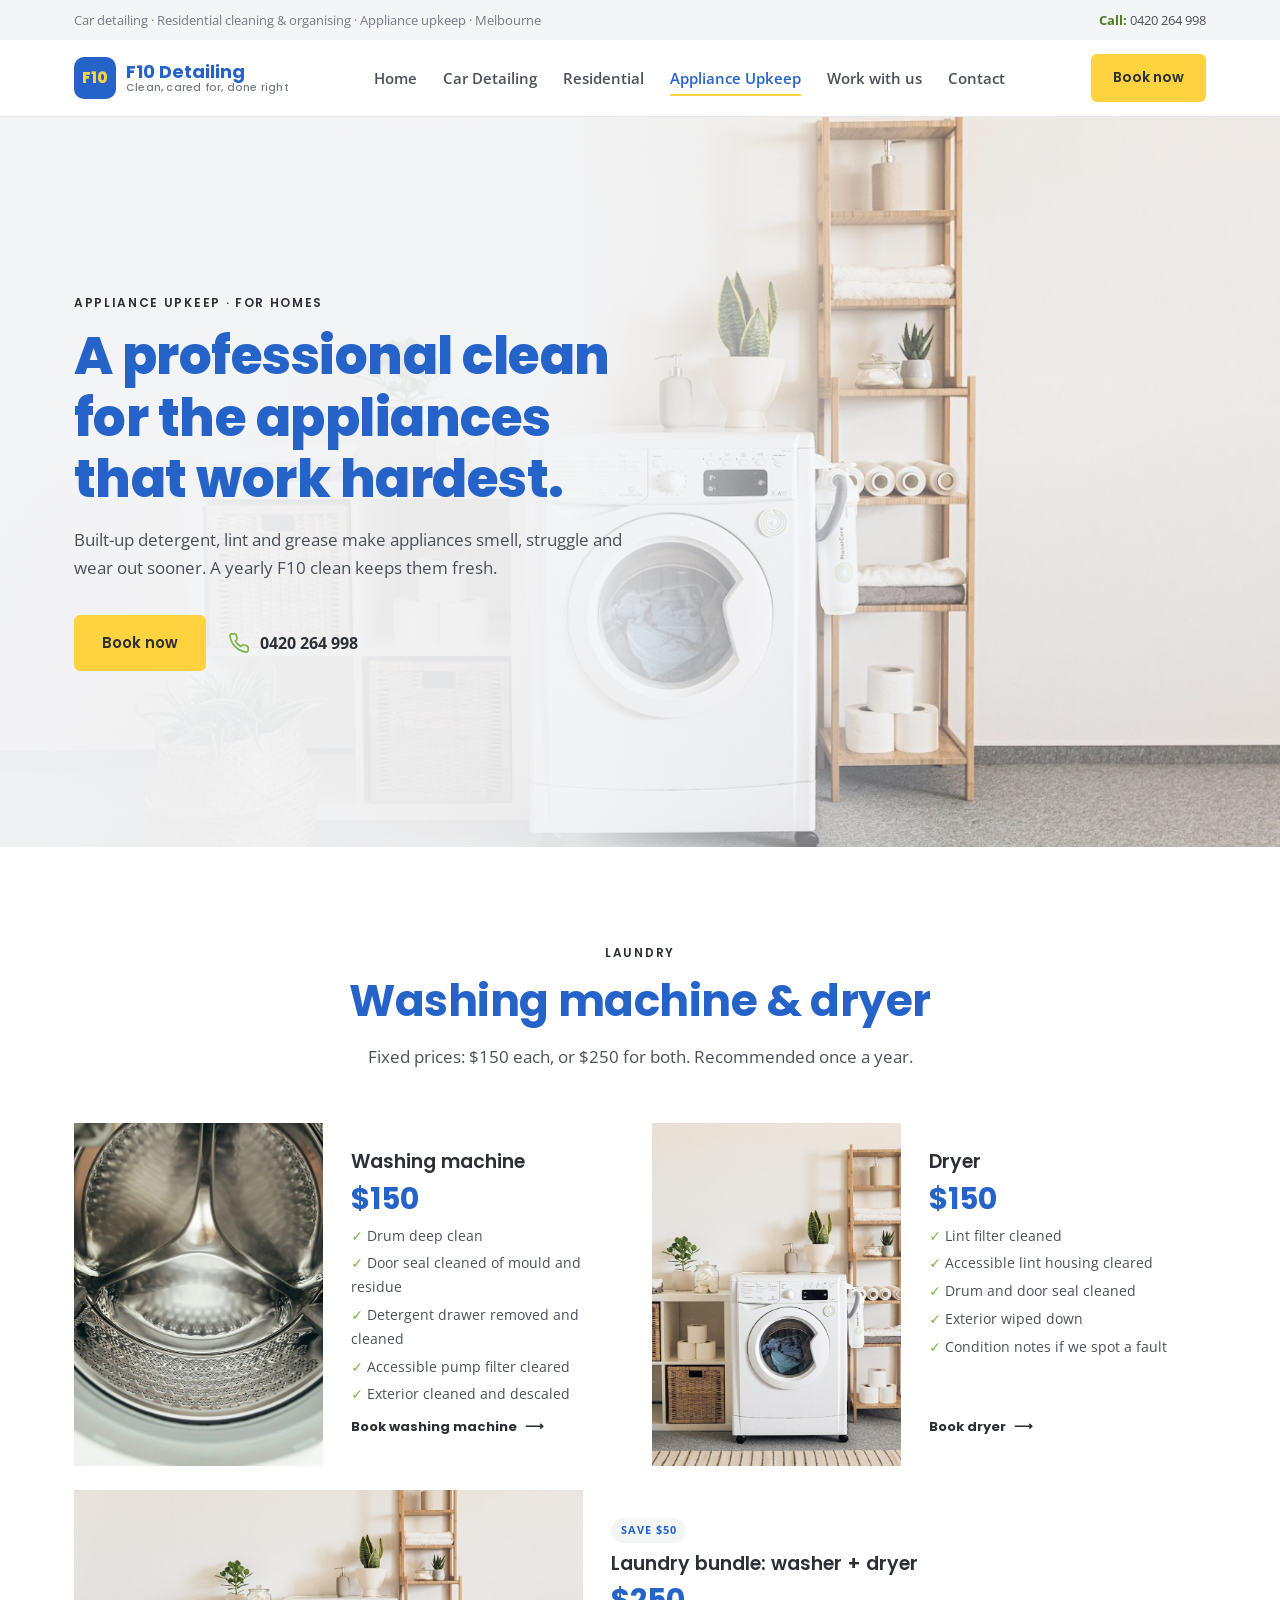
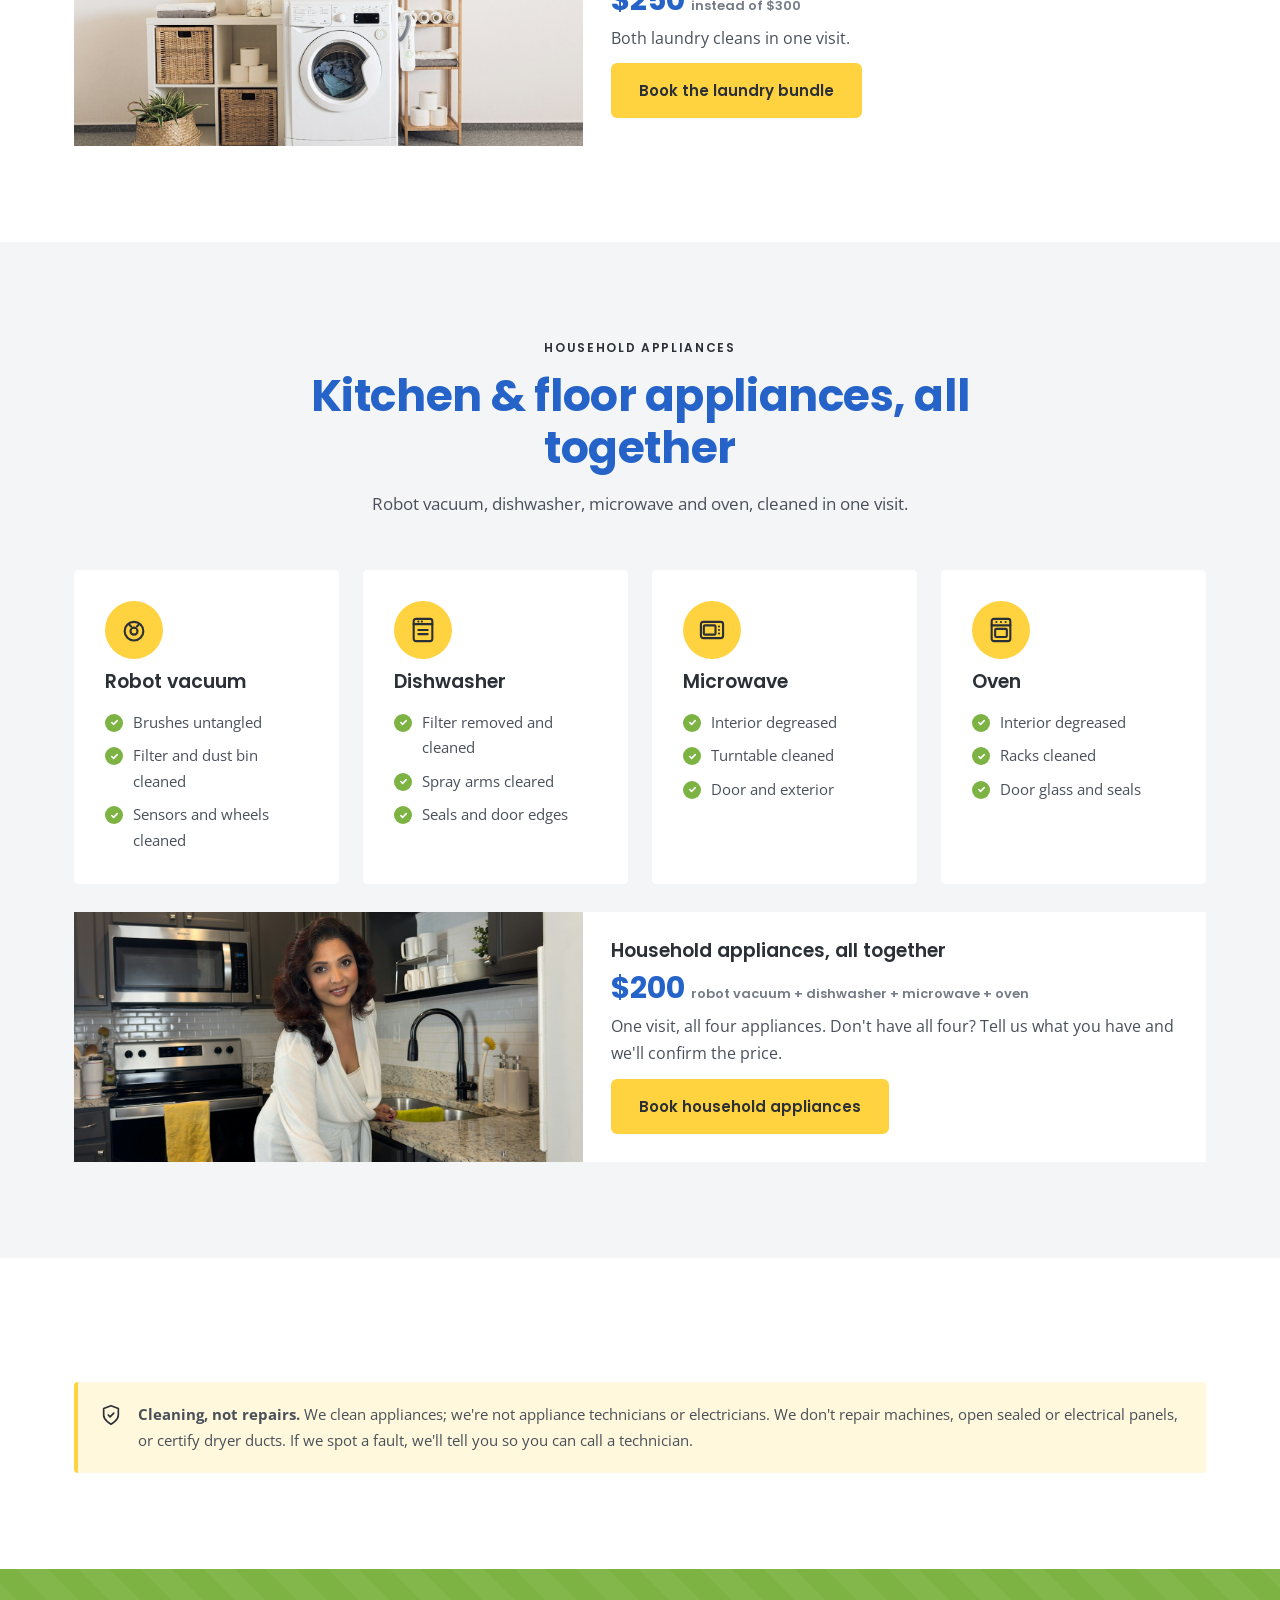
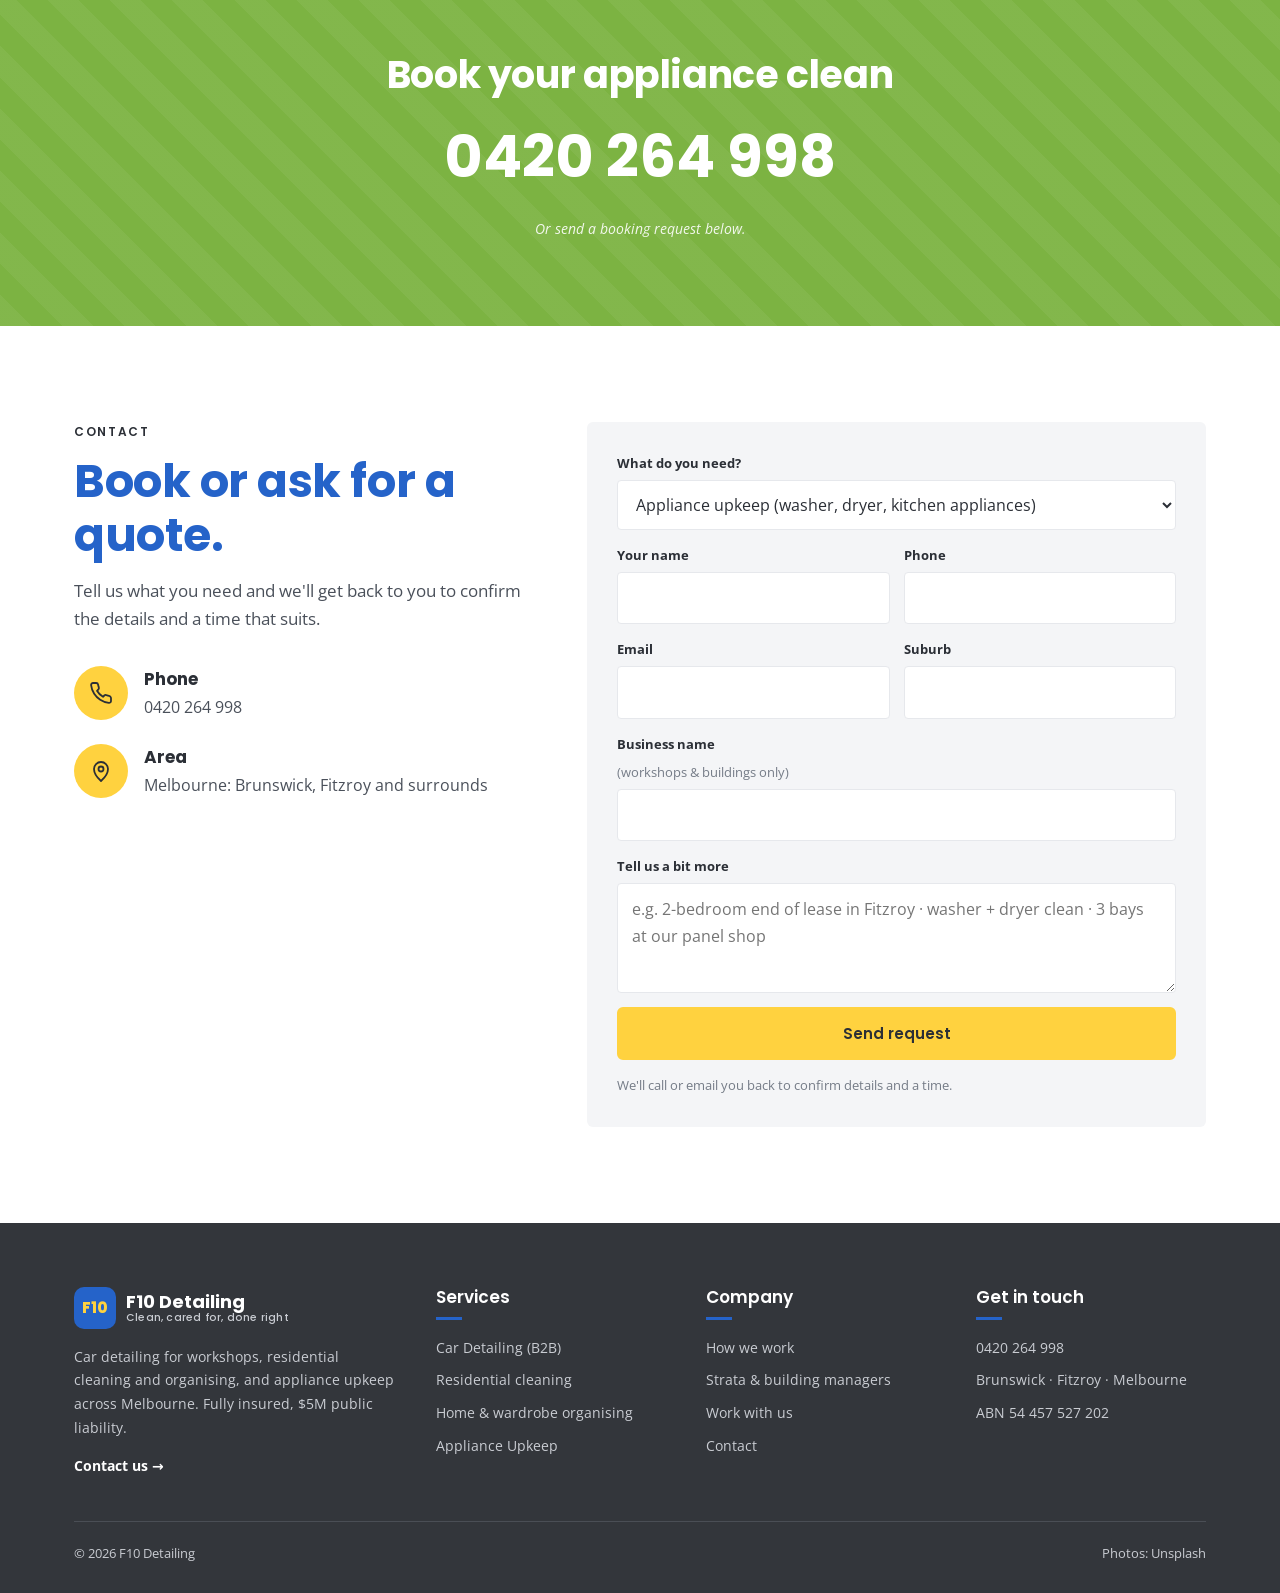
==== commit 2961dfcc: "Residential free-quote form (service, suburb, rooms, job description); $250 laundry bundle Co-Author" ====
--- a/appliance-upkeep.html
+++ b/appliance-upkeep.html
@@ -61,7 +61,7 @@
     <div class="sec-head center">
       <div class="kicker">Laundry</div>
       <h2>Washing machine &amp; dryer</h2>
-      <p>Fixed prices. Recommended once a year.</p>
+      <p>Fixed prices: $150 each, or $250 for both. Recommended once a year.</p>
     </div>
     <div class="offers">
       <article class="offer">
@@ -92,6 +92,16 @@
             <li>Condition notes if we spot a fault</li>
           </ul>
           <a class="more" href="#quote" data-pick="appliance">Book dryer</a>
+        </div>
+      </article>
+      <article class="offer" style="grid-column:1 / -1">
+        <div class="ph" style="background-image:url('img/laundry-room.jpg')" role="img" aria-label="Washing machine in a tidy laundry"></div>
+        <div class="body">
+          <span class="badge">Save $50</span>
+          <h3>Laundry bundle: washer + dryer</h3>
+          <div class="price">$250 <small>instead of $300</small></div>
+          <p>Both laundry cleans in one visit.</p>
+          <a class="btn" href="#quote" data-pick="appliance" style="align-self:flex-start;margin-top:auto">Book the laundry bundle</a>
         </div>
       </article>
     </div>
--- a/style.css
+++ b/style.css
@@ -365,3 +365,12 @@
   .model .big{flex-direction:column;align-items:flex-start;}
 }
 @media (prefers-reduced-motion:reduce){*{transition:none!important;scroll-behavior:auto!important;}}
+
+/* ---------- quote dialog ---------- */
+.svc-card .quote-btn{align-self:flex-start;margin-top:auto;padding:10px 18px;font-size:14px;}
+.quote-dialog{border:0;border-radius:8px;padding:0;width:min(640px,calc(100% - 24px));max-height:calc(100dvh - 24px);margin:auto;box-shadow:0 30px 80px rgba(0,0,0,.35);}
+.quote-dialog::backdrop{background:rgba(20,30,45,.55);}
+.quote-dialog .form{background:#fff;border-radius:8px;}
+.dlg-head{display:flex;justify-content:space-between;align-items:center;}
+.dlg-head h2{font-size:26px;}
+.dlg-close{border:0;background:var(--paper);width:40px;height:40px;border-radius:50%;font-size:24px;line-height:1;cursor:pointer;color:var(--ink);}
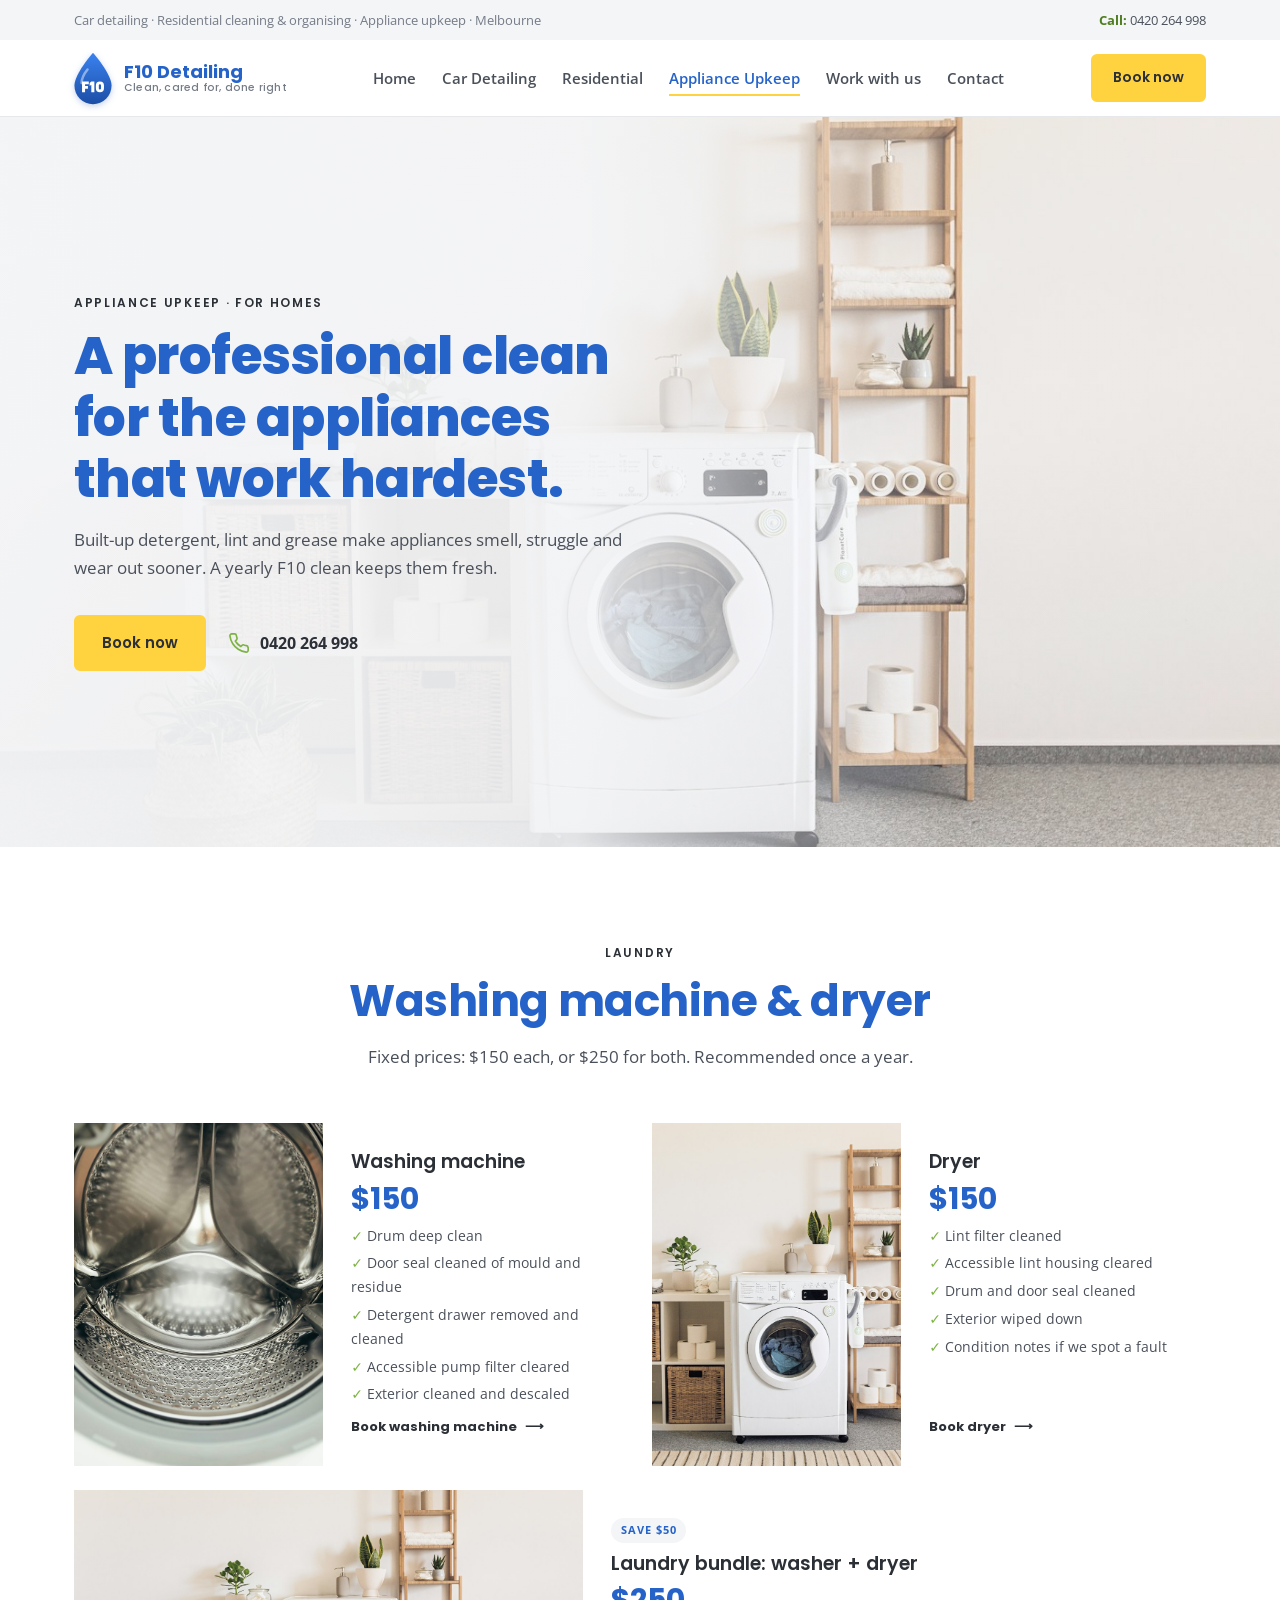
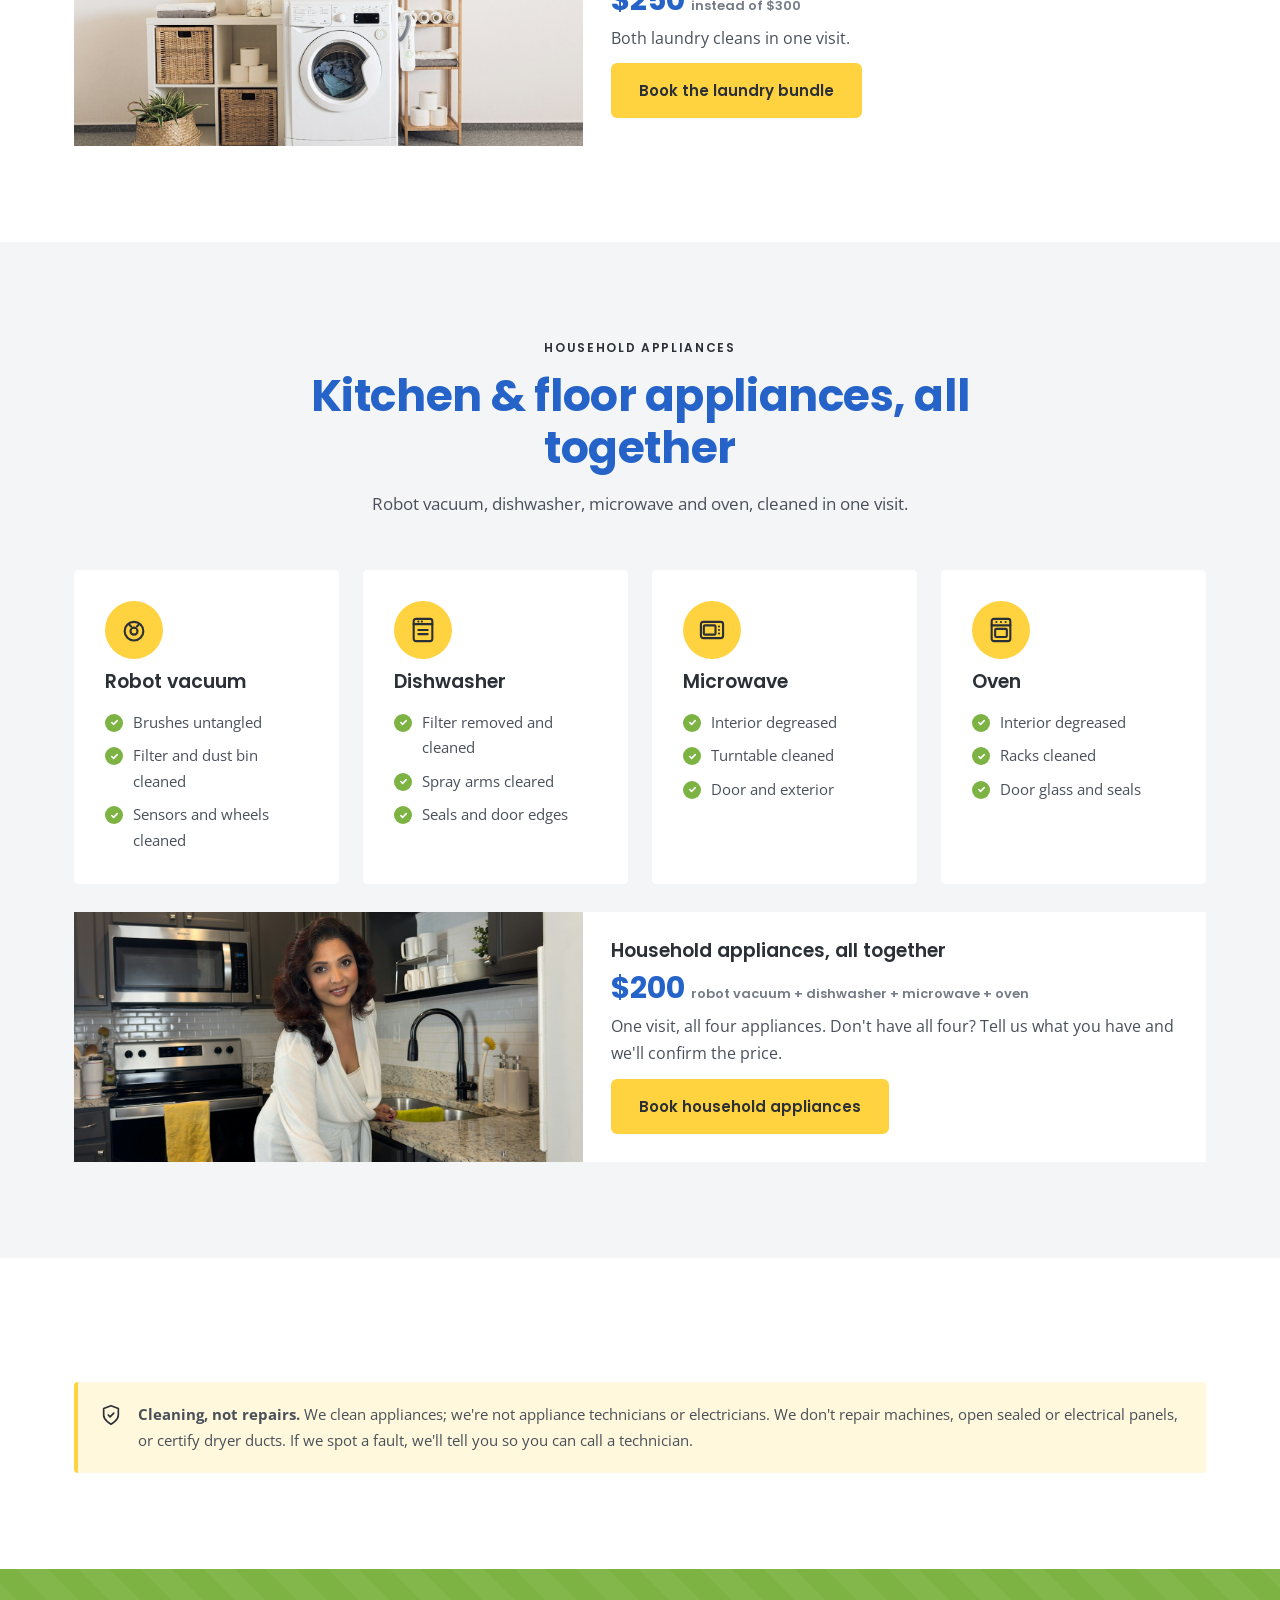
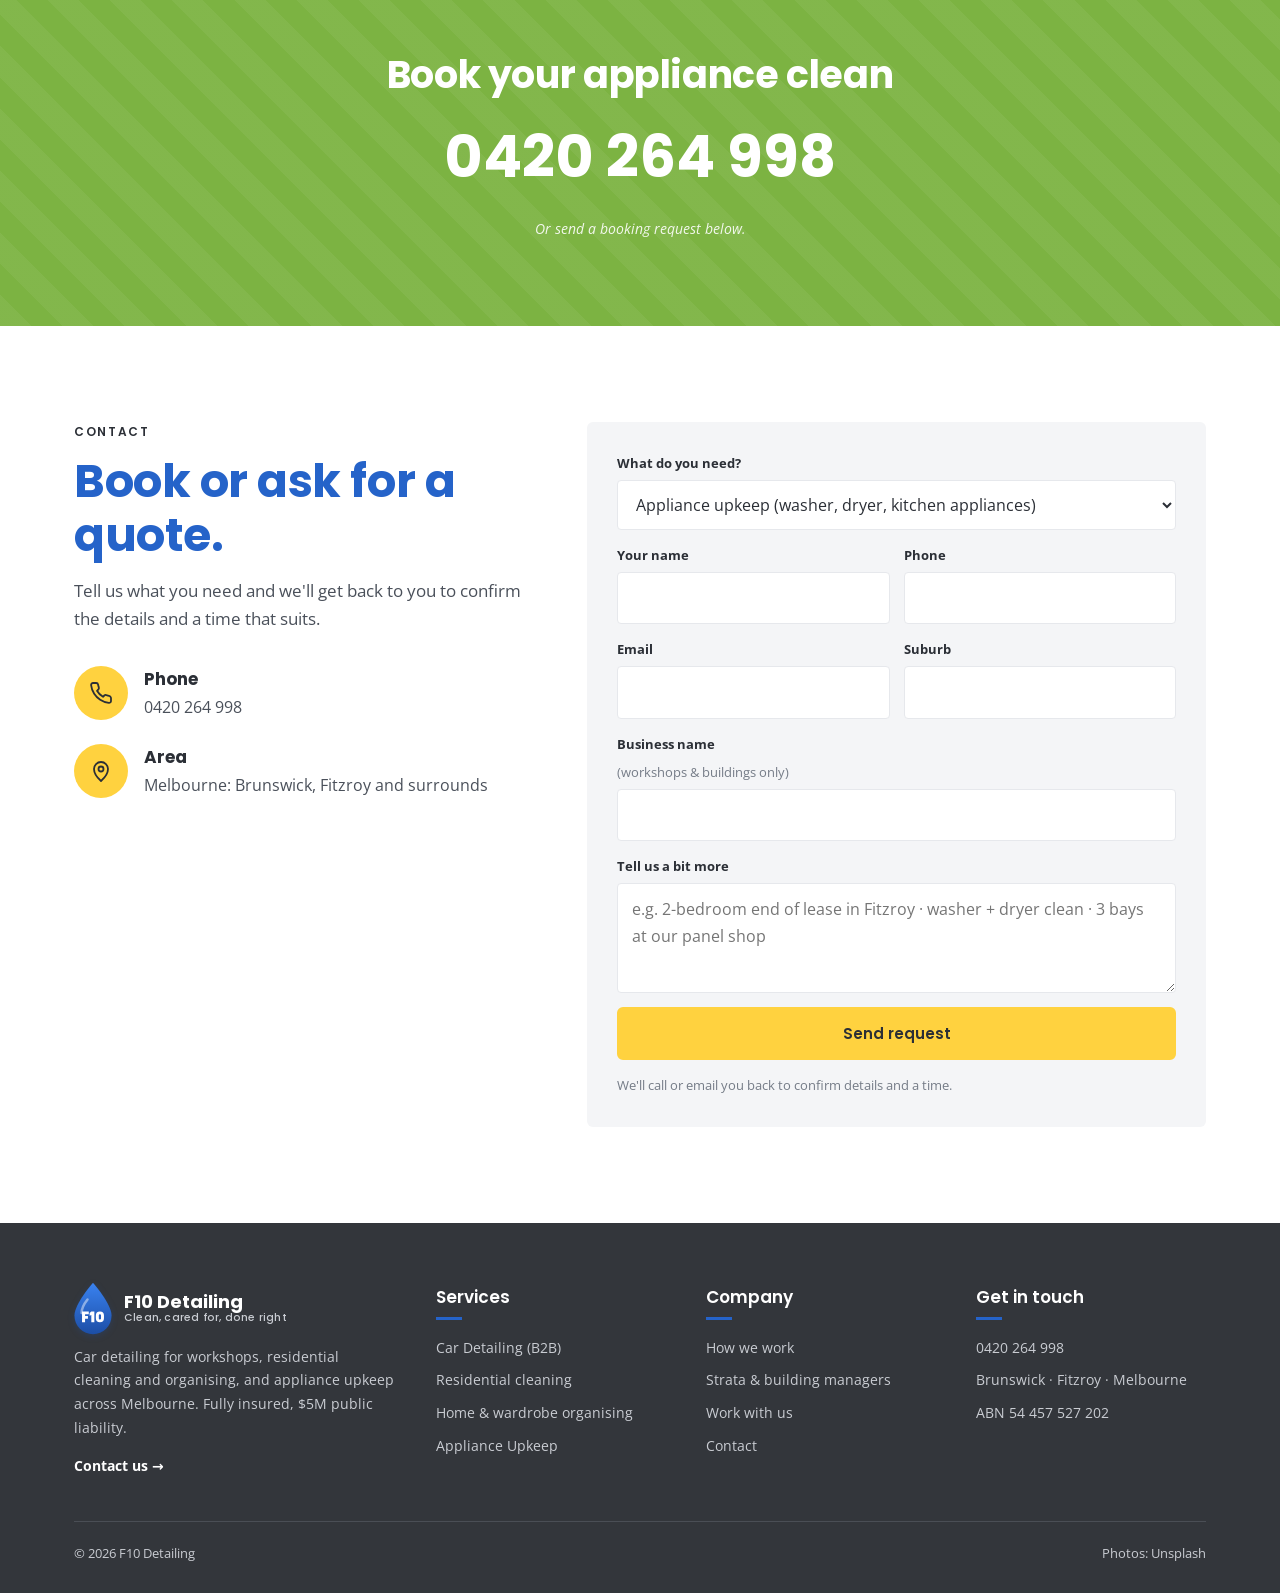
==== commit e476a44d: "New droplet logo mark in header, footer and all favicons Co-Authored-By: Claude Opus 5.5 <noreply@an" ====
--- a/appliance-upkeep.html
+++ b/appliance-upkeep.html
@@ -12,7 +12,11 @@
 <meta property="og:url" content="https://f10-detailing.com.au/appliance-upkeep.html">
 <meta property="og:image" content="https://f10-detailing.com.au/img/hero-mop.jpg">
 <meta name="theme-color" content="#2563c9">
+<link rel="icon" href="favicon.ico" sizes="any">
 <link rel="icon" href="favicon.svg" type="image/svg+xml">
+<link rel="icon" href="favicon-32.png" type="image/png" sizes="32x32">
+<link rel="apple-touch-icon" href="apple-touch-icon.png">
+<link rel="manifest" href="site.webmanifest">
 <link rel="preconnect" href="https://fonts.googleapis.com">
 <link rel="preconnect" href="https://fonts.gstatic.com" crossorigin>
 <link href="https://fonts.googleapis.com/css2?family=Poppins:wght@500;600;700;800&family=Open+Sans:wght@400;600;700&display=swap" rel="stylesheet">
@@ -26,7 +30,7 @@
 </div></div>
 <header class="site"><div class="wrap">
   <nav class="nav" aria-label="Main">
-    <a class="brand" href="index.html" aria-label="F10 Detailing home"><span class="mark">F10</span><span class="brand-txt">F10 Detailing<small>Clean, cared for, done right</small></span></a>
+    <a class="brand" href="index.html" aria-label="F10 Detailing home"><svg xmlns="http://www.w3.org/2000/svg" viewBox="0 0 64 64" class="mark" width="44" height="44" aria-hidden="true" focusable="false"><defs><linearGradient id="f10g0" x1="0" y1="0" x2="0" y2="1"><stop offset="0" stop-color="#3a82f0"/><stop offset="1" stop-color="#1c4ea6"/></linearGradient></defs><path d="M32 2C32 2 10 27 10 41A22 22 0 0 0 54 41C54 27 32 2 32 2Z" fill="url(#f10g0)"/><path d="M18.5 38C18.5 32.5 21.5 27 25.5 22" fill="none" stroke="#fff" stroke-opacity=".45" stroke-width="3" stroke-linecap="round"/><g fill="#fff"><path d="M19 36H27V39.4H22.6V41.4H26V44.6H22.6V49H19Z"/><path d="M30 36H33.6V49H30V40.2L28 41.2V37.8Z"/><path fill-rule="evenodd" d="M40.2 36A4.8 4.8 0 0 1 45 40.8V44.2A4.8 4.8 0 0 1 35.4 44.2V40.8A4.8 4.8 0 0 1 40.2 36ZM40.2 39.4A1.3 1.3 0 0 0 38.9 40.7V44.3A1.3 1.3 0 0 0 41.5 44.3V40.7A1.3 1.3 0 0 0 40.2 39.4Z"/></g></svg><span class="brand-txt">F10 Detailing<small>Clean, cared for, done right</small></span></a>
     <ul>
       <li><a href="index.html">Home</a></li>
       <li><a href="car-detailing.html">Car Detailing</a></li>
@@ -191,7 +195,7 @@
 <footer class="site"><div class="wrap">
   <div class="foot">
     <div>
-      <a class="brand" href="index.html"><span class="mark">F10</span><span class="brand-txt">F10 Detailing<small>Clean, cared for, done right</small></span></a>
+      <a class="brand" href="index.html"><svg xmlns="http://www.w3.org/2000/svg" viewBox="0 0 64 64" class="mark" width="44" height="44" aria-hidden="true" focusable="false"><defs><linearGradient id="f10g1" x1="0" y1="0" x2="0" y2="1"><stop offset="0" stop-color="#3a82f0"/><stop offset="1" stop-color="#1c4ea6"/></linearGradient></defs><path d="M32 2C32 2 10 27 10 41A22 22 0 0 0 54 41C54 27 32 2 32 2Z" fill="url(#f10g1)"/><path d="M18.5 38C18.5 32.5 21.5 27 25.5 22" fill="none" stroke="#fff" stroke-opacity=".45" stroke-width="3" stroke-linecap="round"/><g fill="#fff"><path d="M19 36H27V39.4H22.6V41.4H26V44.6H22.6V49H19Z"/><path d="M30 36H33.6V49H30V40.2L28 41.2V37.8Z"/><path fill-rule="evenodd" d="M40.2 36A4.8 4.8 0 0 1 45 40.8V44.2A4.8 4.8 0 0 1 35.4 44.2V40.8A4.8 4.8 0 0 1 40.2 36ZM40.2 39.4A1.3 1.3 0 0 0 38.9 40.7V44.3A1.3 1.3 0 0 0 41.5 44.3V40.7A1.3 1.3 0 0 0 40.2 39.4Z"/></g></svg><span class="brand-txt">F10 Detailing<small>Clean, cared for, done right</small></span></a>
       <p>Car detailing for workshops, residential cleaning and organising, and appliance upkeep across Melbourne. Fully insured, $5M public liability.</p>
       <a class="foot-cta" href="contact.html">Contact us →</a>
     </div>
--- a/style.css
+++ b/style.css
@@ -60,7 +60,7 @@
 header.site{position:sticky;top:0;z-index:50;background:rgba(255,255,255,.96);backdrop-filter:blur(8px);border-bottom:1px solid var(--line);}
 .nav{display:flex;align-items:center;justify-content:space-between;gap:20px;min-height:76px;}
 .brand{display:flex;align-items:center;gap:10px;text-decoration:none;}
-.brand .mark{width:42px;height:42px;border-radius:10px;background:var(--blue);color:var(--yellow);display:grid;place-items:center;font-family:'Poppins',sans-serif;font-weight:800;font-size:15px;}
+.brand .mark{width:54px;height:54px;margin:-6px -6px -6px -8px;flex:none;display:block;filter:drop-shadow(0 2px 3px rgba(28,78,166,.25));}
 .brand-txt{font-family:'Poppins',sans-serif;font-weight:700;font-size:18px;color:var(--blue);line-height:1.1;}
 .brand-txt small{display:block;font-size:10.5px;font-weight:500;color:var(--muted);letter-spacing:.02em;}
 .nav ul{display:flex;gap:26px;list-style:none;align-items:center;}
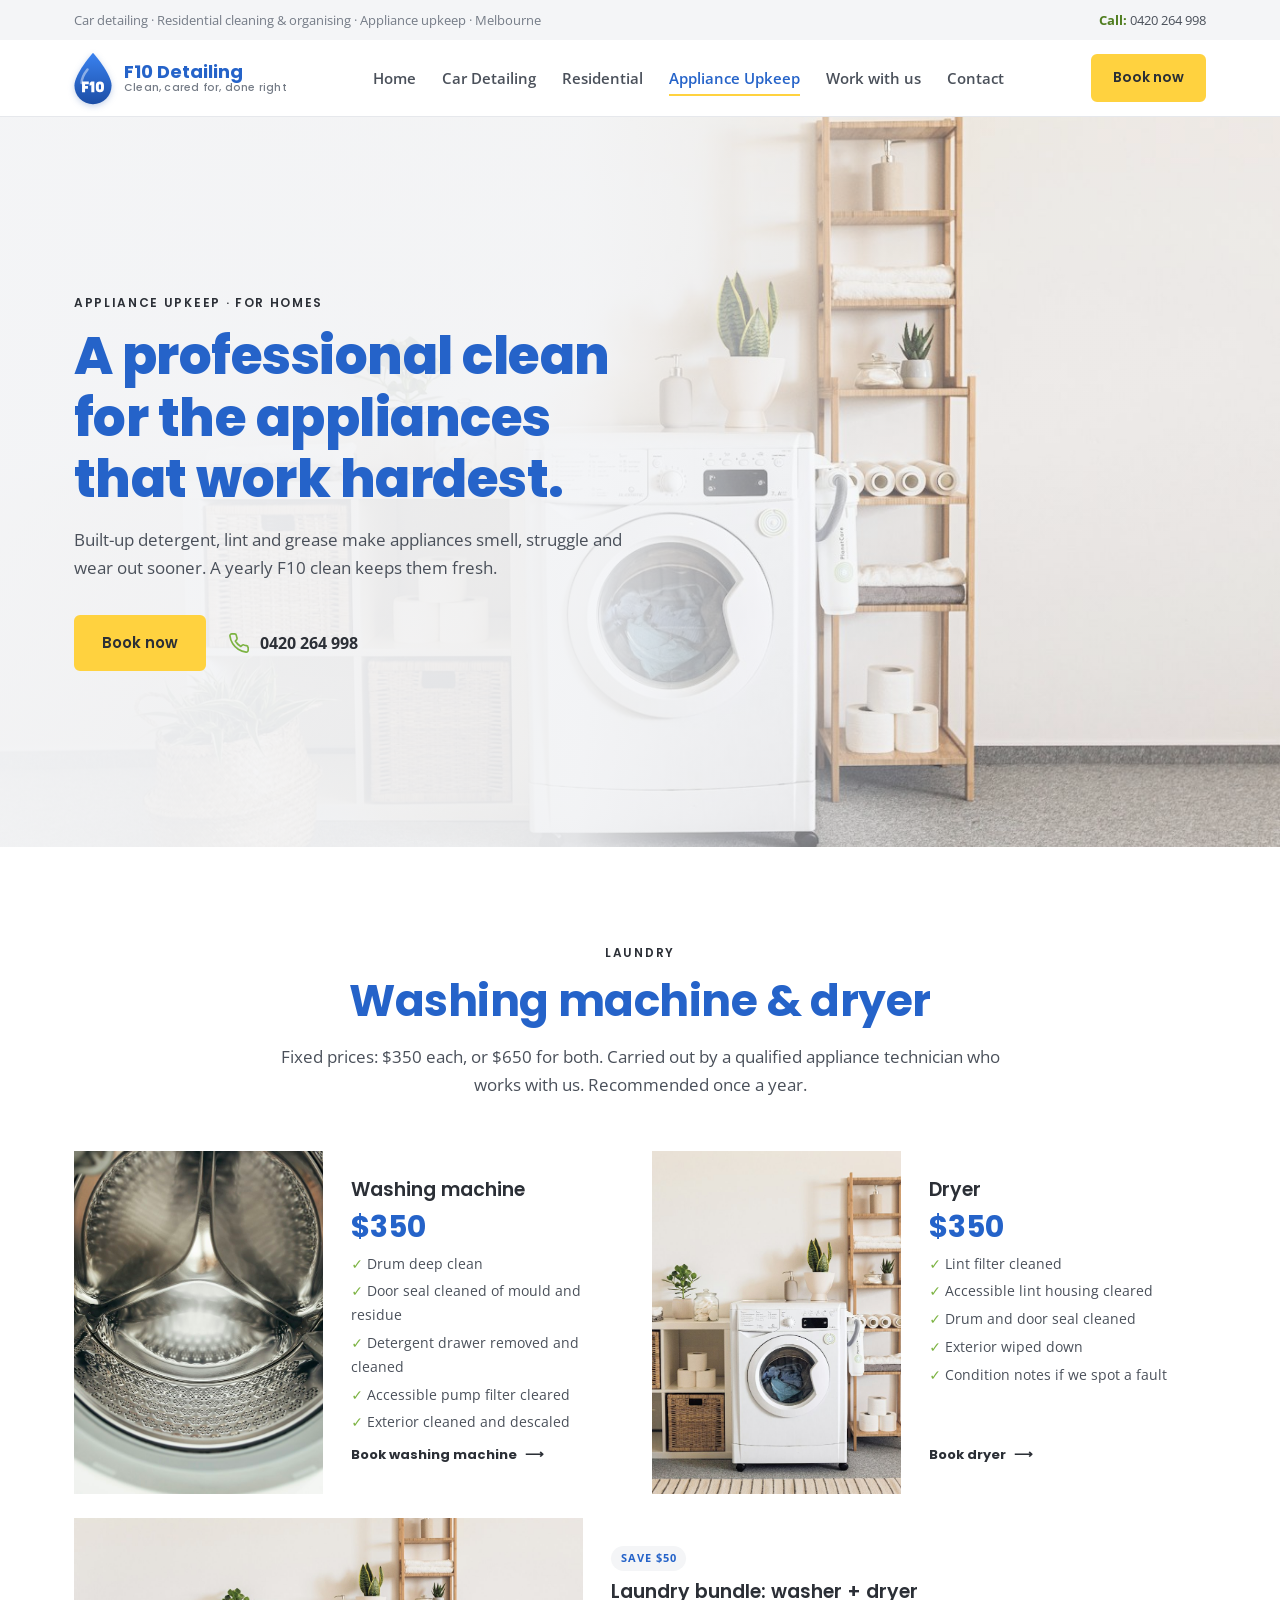
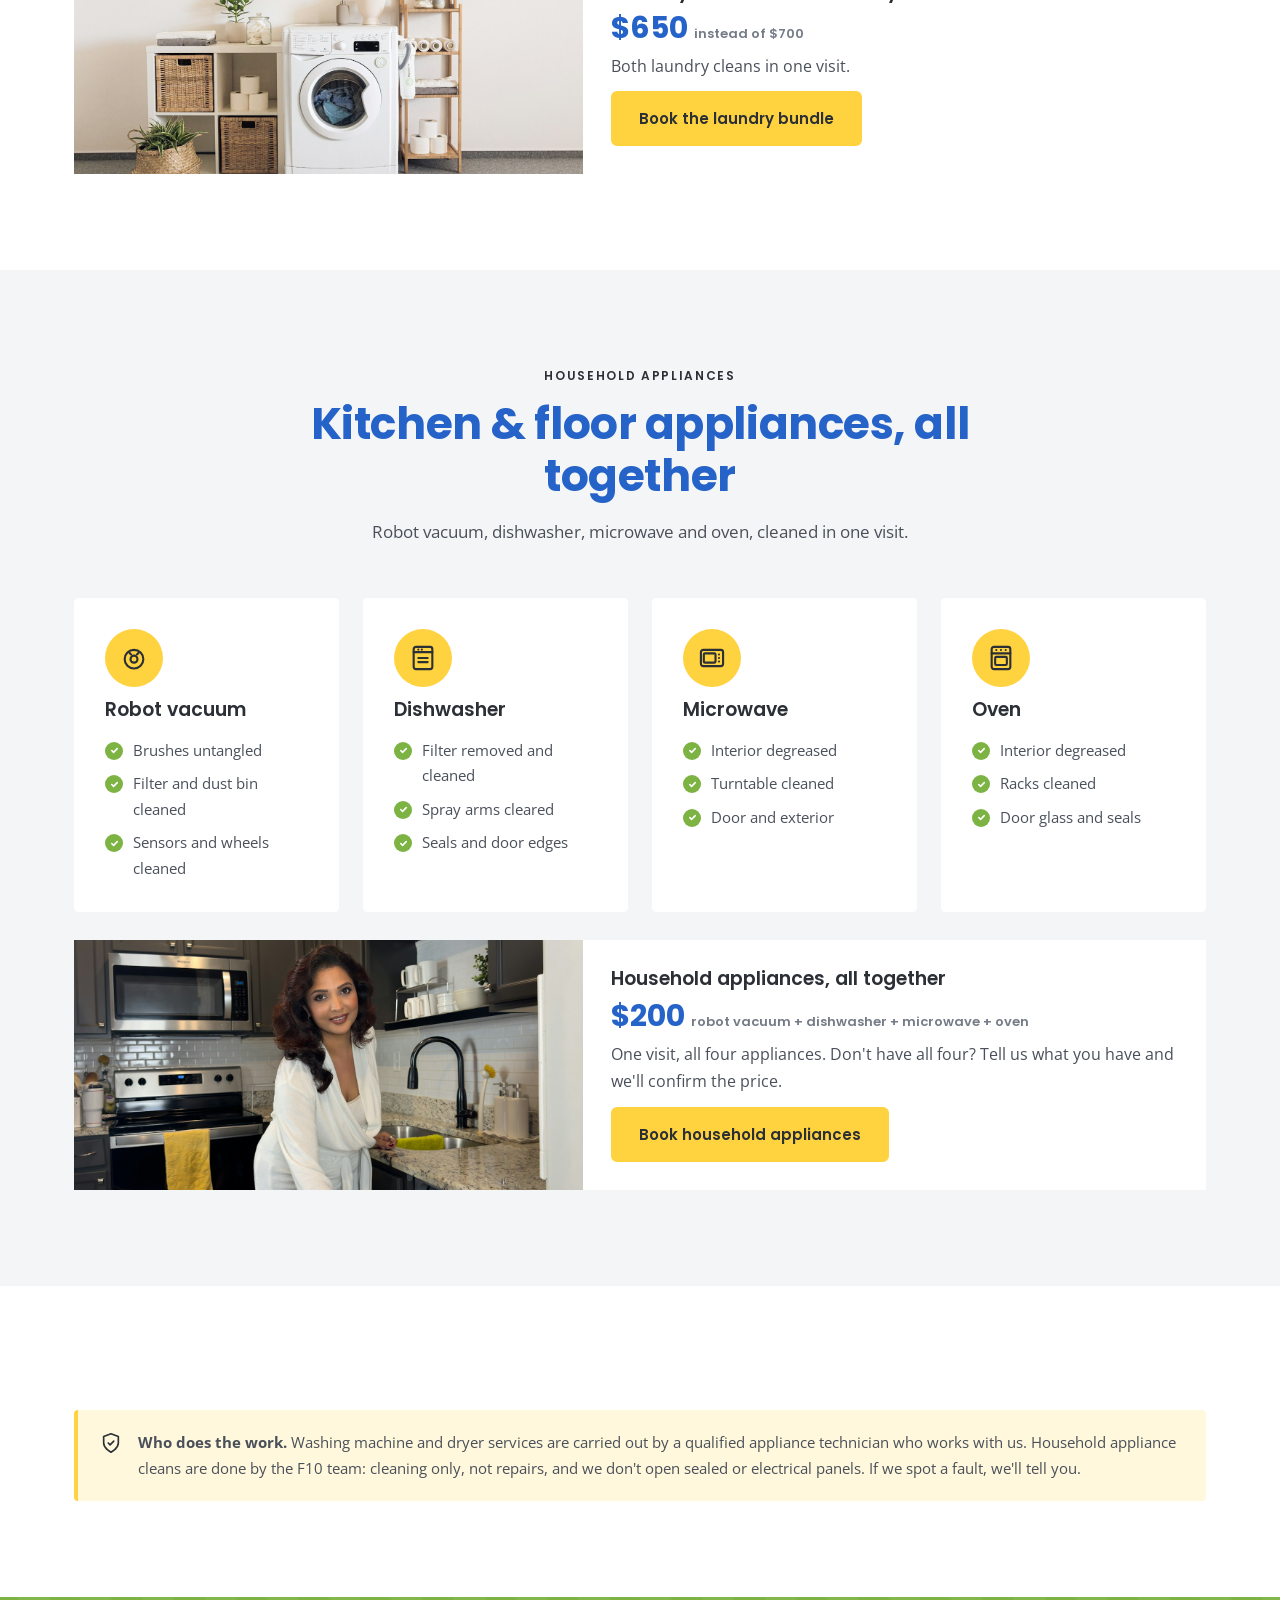
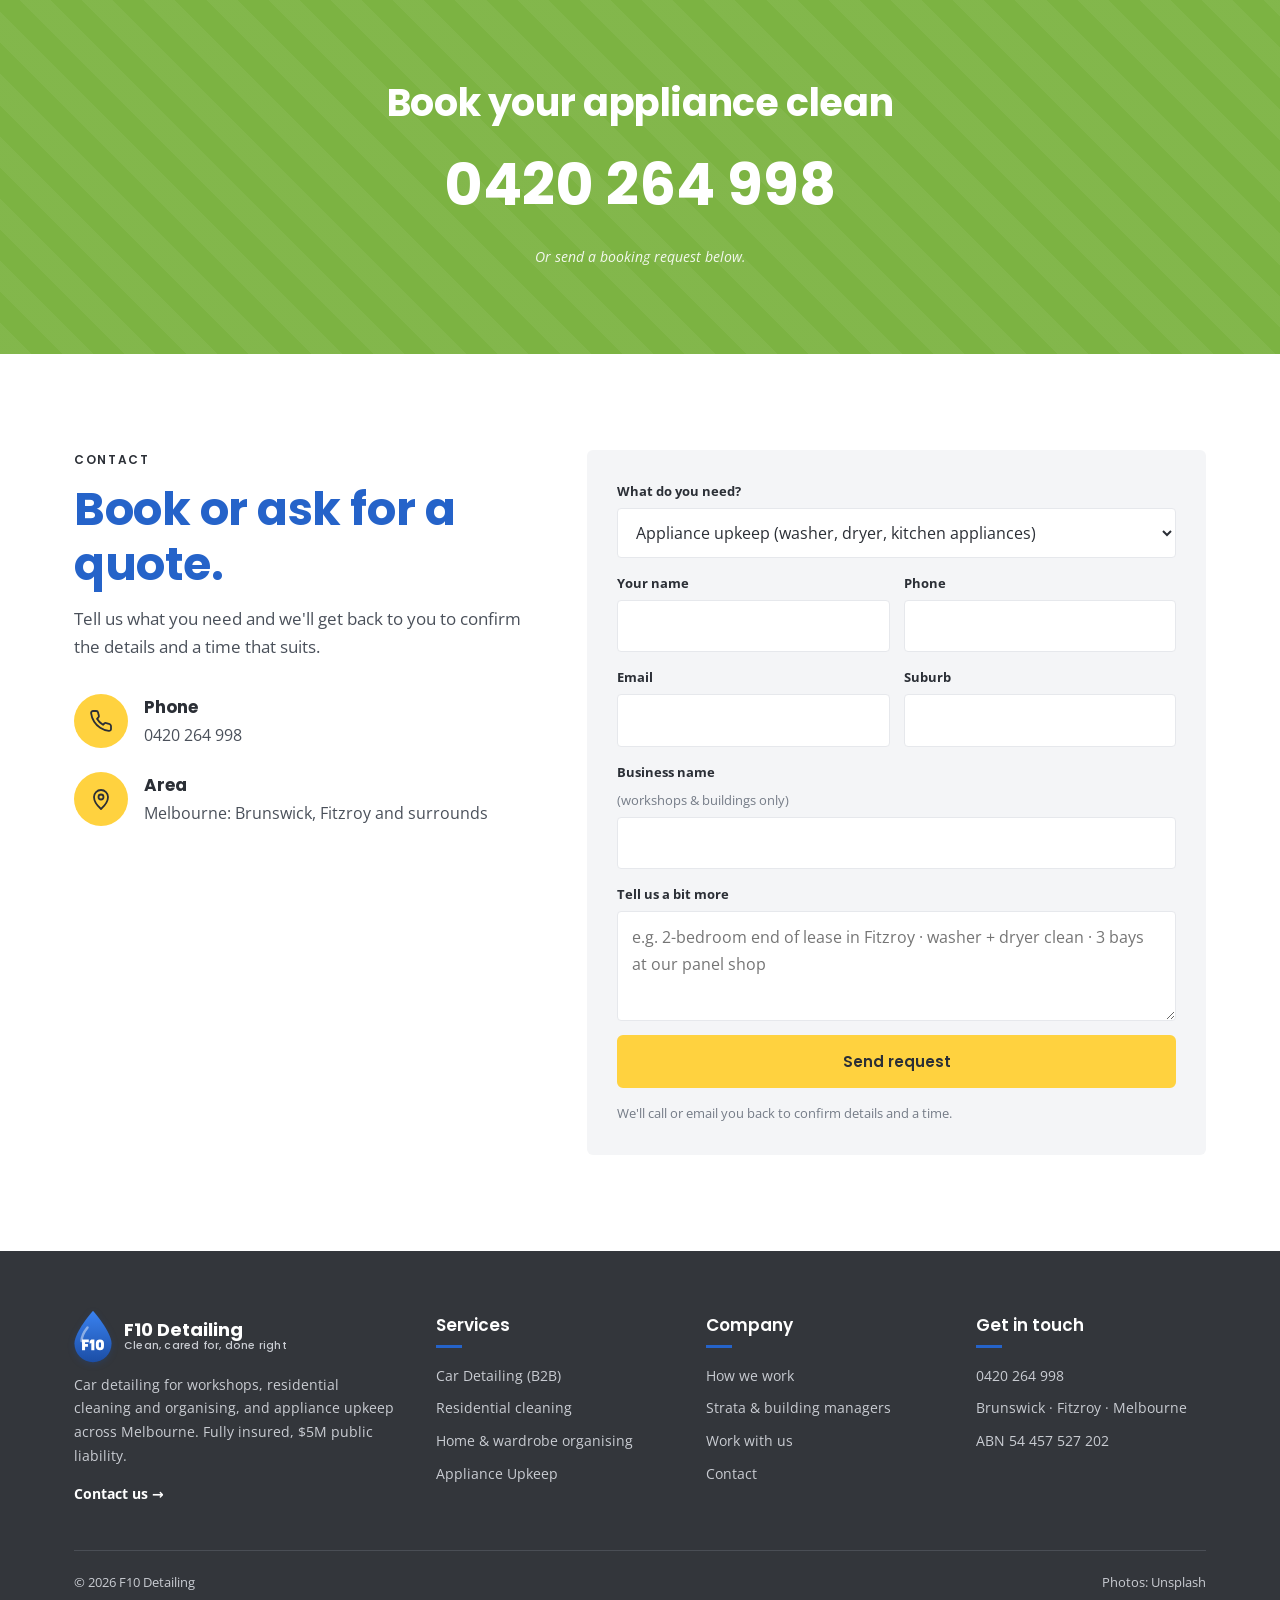
==== commit 021f7cea: "Laundry appliance service: $350 each, $650 bundle, done by partner technician Co-Authored-By: Claude" ====
--- a/appliance-upkeep.html
+++ b/appliance-upkeep.html
@@ -4,11 +4,11 @@
 <meta charset="UTF-8">
 <meta name="viewport" content="width=device-width, initial-scale=1">
 <title>Appliance Upkeep | Washing machine, dryer, dishwasher, oven & robot vacuum cleaning | F10 Detailing</title>
-<meta name="description" content="Professional appliance cleaning in Melbourne: washing machine $150, dryer $150, or robot vacuum, dishwasher, microwave and oven together for $200.">
+<meta name="description" content="Professional appliance cleaning in Melbourne: washing machine $350, dryer $350, bundle $650, or robot vacuum, dishwasher, microwave and oven together for $200.">
 <link rel="canonical" href="https://f10-detailing.com.au/appliance-upkeep.html">
 <meta property="og:type" content="website">
 <meta property="og:title" content="Appliance Upkeep | Washing machine, dryer, dishwasher, oven & robot vacuum cleaning | F10 Detailing">
-<meta property="og:description" content="Professional appliance cleaning in Melbourne: washing machine $150, dryer $150, or robot vacuum, dishwasher, microwave and oven together for $200.">
+<meta property="og:description" content="Professional appliance cleaning in Melbourne: washing machine $350, dryer $350, bundle $650, or robot vacuum, dishwasher, microwave and oven together for $200.">
 <meta property="og:url" content="https://f10-detailing.com.au/appliance-upkeep.html">
 <meta property="og:image" content="https://f10-detailing.com.au/img/hero-mop.jpg">
 <meta name="theme-color" content="#2563c9">
@@ -65,14 +65,14 @@
     <div class="sec-head center">
       <div class="kicker">Laundry</div>
       <h2>Washing machine &amp; dryer</h2>
-      <p>Fixed prices: $150 each, or $250 for both. Recommended once a year.</p>
+      <p>Fixed prices: $350 each, or $650 for both. Carried out by a qualified appliance technician who works with us. Recommended once a year.</p>
     </div>
     <div class="offers">
       <article class="offer">
         <div class="ph" style="background-image:url('img/washer-drum.jpg')" role="img" aria-label="Inside of a clean washing machine drum"></div>
         <div class="body">
           <h3>Washing machine</h3>
-          <div class="price">$150</div>
+          <div class="price">$350</div>
           <ul>
             <li>Drum deep clean</li>
             <li>Door seal cleaned of mould and residue</li>
@@ -87,7 +87,7 @@
         <div class="ph" style="background-image:url('img/laundry-room.jpg')" role="img" aria-label="Laundry with front-loading machine"></div>
         <div class="body">
           <h3>Dryer</h3>
-          <div class="price">$150</div>
+          <div class="price">$350</div>
           <ul>
             <li>Lint filter cleaned</li>
             <li>Accessible lint housing cleared</li>
@@ -103,7 +103,7 @@
         <div class="body">
           <span class="badge">Save $50</span>
           <h3>Laundry bundle: washer + dryer</h3>
-          <div class="price">$250 <small>instead of $300</small></div>
+          <div class="price">$650 <small>instead of $700</small></div>
           <p>Both laundry cleans in one visit.</p>
           <a class="btn" href="#quote" data-pick="appliance" style="align-self:flex-start;margin-top:auto">Book the laundry bundle</a>
         </div>
@@ -143,7 +143,7 @@
   <div class="wrap">
     <div class="callout">
       <svg viewBox="0 0 24 24" fill="none" stroke="currentColor" stroke-width="1.8" stroke-linecap="round" stroke-linejoin="round" aria-hidden="true"><path d="M12 22s8-4 8-10V5l-8-3-8 3v7c0 6 8 10 8 10z"/><path d="m9 12 2 2 4-4"/></svg>
-      <span><b>Cleaning, not repairs.</b> We clean appliances; we're not appliance technicians or electricians. We don't repair machines, open sealed or electrical panels, or certify dryer ducts. If we spot a fault, we'll tell you so you can call a technician.</span>
+      <span><b>Who does the work.</b> Washing machine and dryer services are carried out by a qualified appliance technician who works with us. Household appliance cleans are done by the F10 team: cleaning only, not repairs, and we don't open sealed or electrical panels. If we spot a fault, we'll tell you.</span>
     </div>
   </div>
 </section>
--- a/style.css
+++ b/style.css
@@ -374,3 +374,19 @@
 .dlg-head{display:flex;justify-content:space-between;align-items:center;}
 .dlg-head h2{font-size:26px;}
 .dlg-close{border:0;background:var(--paper);width:40px;height:40px;border-radius:50%;font-size:24px;line-height:1;cursor:pointer;color:var(--ink);}
+/* Residential price list */
+.price-lists{display:grid;grid-template-columns:1fr 1fr;gap:28px;align-items:start;}
+.plist{background:#fff;border-radius:14px;padding:26px 28px;box-shadow:0 2px 12px rgba(0,0,0,.05);}
+.plist h3{font-size:19px;color:var(--blue);margin:0 0 10px;}
+.plist table+h3{margin-top:26px;}
+.plist table{width:100%;border-collapse:collapse;font-size:15px;}
+.plist th,.plist td{padding:11px 0;border-bottom:1px solid #e6e8ec;text-align:left;vertical-align:top;font-weight:600;}
+.plist td{text-align:right;white-space:nowrap;font-weight:500;}
+.plist td b{font-family:'Poppins',sans-serif;font-size:19px;color:var(--dark);}
+.plist small{display:block;font-size:12.5px;font-weight:500;color:var(--muted);}
+.plist .grid td,.plist .grid th{text-align:center;padding:11px 4px;}
+.plist .grid th{text-align:left;}
+.plist .grid tr:first-child td{font-size:13px;font-weight:700;color:var(--muted);}
+.plist .grid td b{font-size:17px;}
+.plist p.small{margin-top:14px;font-size:13.5px;color:var(--muted);}
+@media (max-width:820px){.price-lists{grid-template-columns:1fr;}.plist{padding:20px 16px;}}
